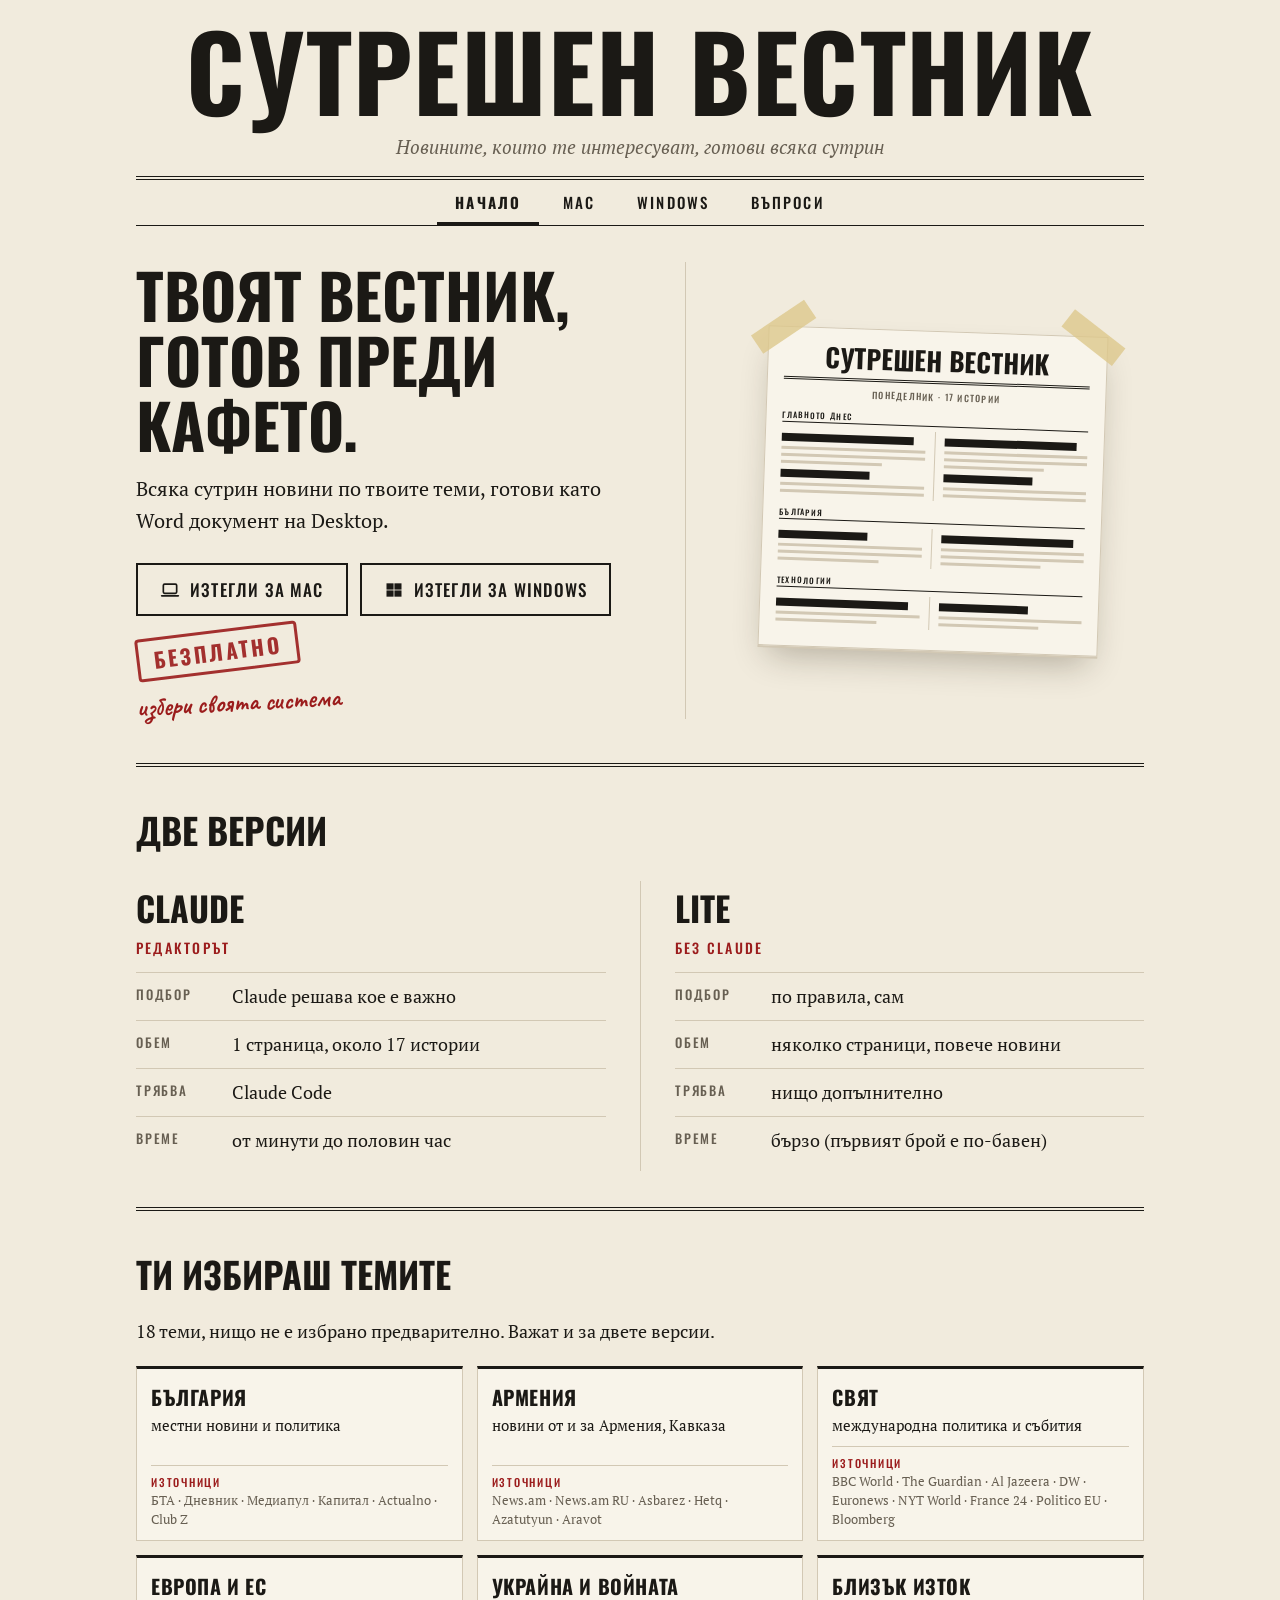
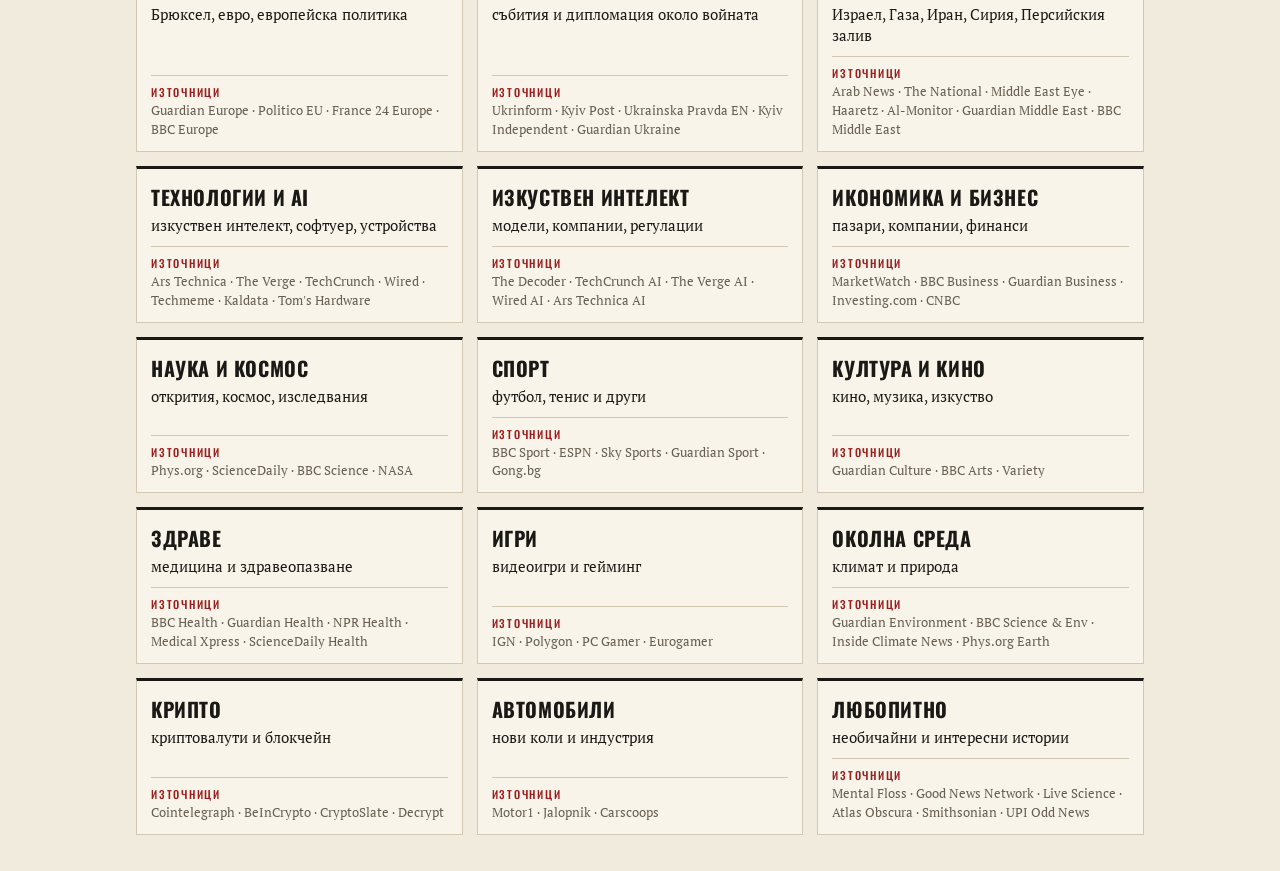
==== docs/index.html @ a83db82c "Compare versions side by side and show topics as source cards Co-Authored-By: Claude Sonnet 5.5 <nor" ====
<!doctype html>
<html lang="bg">
<head>
<meta charset="utf-8">
<meta name="viewport" content="width=device-width, initial-scale=1">
<title>Сутрешен вестник</title>
<meta name="description" content="Всяка сутрин новини по твоите теми, готови като Word документ на Desktop. За Mac и Windows, безплатно.">
<link rel="preconnect" href="https://fonts.googleapis.com">
<link rel="preconnect" href="https://fonts.gstatic.com" crossorigin>
<link href="https://fonts.googleapis.com/css2?family=Caveat:wght@700&family=Oswald:wght@500;700&family=PT+Serif:ital,wght@0,400;0,700;1,400&display=swap" rel="stylesheet">
<link rel="stylesheet" href="style.css">
<script src="site.js" defer></script>
</head>
<body>
<a class="skip" href="#main">Към съдържанието</a>
<div class="wrap">

  <header class="masthead">
    <a class="name" href="index.html">Сутрешен вестник</a>
    <p>Новините, които те интересуват, готови всяка сутрин</p>
  </header>
  <nav class="tabs" aria-label="Страници">
    <a href="index.html" aria-current="page">Начало</a>
    <a href="mac.html">Mac</a>
    <a href="windows.html">Windows</a>
    <a href="vaprosi.html">Въпроси</a>
  </nav>

  <main id="main" class="front">
    <div class="lead">
      <h1>Твоят вестник, готов преди кафето.</h1>
      <p class="sub">Всяка сутрин новини по твоите теми, готови като Word документ на Desktop.</p>

      <div class="actions">
        <div class="buttons" id="buttons">
          <a class="btn" id="btn-mac" href="https://github.com/sako4018/newspaper/releases/latest/download/Sutreshen-Vestnik.zip">
            <svg viewBox="0 0 24 24" fill="none" stroke="currentColor" stroke-width="2" stroke-linecap="round" stroke-linejoin="round" aria-hidden="true"><rect x="4" y="5" width="16" height="11" rx="1.500"/><path d="M2 19h20"/></svg>
            Изтегли за Mac
          </a>
          <a class="btn" id="btn-win" href="https://github.com/sako4018/newspaper/releases/latest/download/Sutreshen-Vestnik-Setup.exe">
            <svg viewBox="0 0 24 24" fill="currentColor" aria-hidden="true"><rect x="3" y="4" width="8.500" height="7.500"/><rect x="12.500" y="4" width="8.500" height="7.500"/><rect x="3" y="12.500" width="8.500" height="7.500"/><rect x="12.500" y="12.500" width="8.500" height="7.500"/></svg>
            Изтегли за Windows
          </a>
        </div>
        <span class="stamp" aria-hidden="true">Безплатно</span>
      </div>
      <p class="hint" aria-hidden="true"><span class="note">избери своята система</span></p>
    </div>

    <div class="showcase" aria-hidden="true">
      <div class="paper">
        <div class="m-title">Сутрешен вестник</div>
        <div class="m-date">Понеделник · 17 истории</div>
        <div class="m-label">Главното днес</div>
        <div class="m-cols">
          <div><div class="m-head"></div><div class="m-line"></div><div class="m-line"></div><div class="m-line s"></div><div class="m-head s"></div><div class="m-line"></div><div class="m-line"></div></div>
          <div><div class="m-head"></div><div class="m-line"></div><div class="m-line"></div><div class="m-line s"></div><div class="m-head s"></div><div class="m-line"></div><div class="m-line"></div></div>
        </div>
        <div class="m-label">България</div>
        <div class="m-cols">
          <div><div class="m-head s"></div><div class="m-line"></div><div class="m-line"></div><div class="m-line s"></div></div>
          <div><div class="m-head"></div><div class="m-line"></div><div class="m-line"></div><div class="m-line s"></div></div>
        </div>
        <div class="m-label">Технологии</div>
        <div class="m-cols">
          <div><div class="m-head"></div><div class="m-line"></div><div class="m-line s"></div></div>
          <div><div class="m-head s"></div><div class="m-line"></div><div class="m-line s"></div></div>
        </div>
      </div>
    </div>
  </main>

  <section class="versions" aria-labelledby="v-h">
    <h2 id="v-h" class="section-title">Две версии</h2>
    <div class="cols">
      <article class="card">
        <h3>Claude</h3>
        <p class="tag">Редакторът</p>
        <dl>
          <div><dt>Подбор</dt><dd>Claude решава кое е важно</dd></div>
          <div><dt>Обем</dt><dd>1 страница, около 17 истории</dd></div>
          <div><dt>Трябва</dt><dd>Claude Code</dd></div>
          <div><dt>Време</dt><dd>от минути до половин час</dd></div>
        </dl>
      </article>
      <article class="card">
        <h3>Lite</h3>
        <p class="tag">Без Claude</p>
        <dl>
          <div><dt>Подбор</dt><dd>по правила, сам</dd></div>
          <div><dt>Обем</dt><dd>няколко страници, повече новини</dd></div>
          <div><dt>Трябва</dt><dd>нищо допълнително</dd></div>
          <div><dt>Време</dt><dd>бързо (първият брой е по-бавен)</dd></div>
        </dl>
      </article>
    </div>
  </section>

  <section class="topics" aria-labelledby="t-h">
    <h2 id="t-h" class="section-title">Ти избираш темите</h2>
    <p class="lede">18 теми, нищо не е избрано предварително. Важат и за двете версии.</p>
    <ul class="tgrid">
        <li class="tcard">
          <h3>България</h3>
          <p class="about">местни новини и политика</p>
          <p class="src"><b>Източници</b> БТА · Дневник · Медиапул · Капитал · Actualno · Club Z</p>
        </li>
        <li class="tcard">
          <h3>Армения</h3>
          <p class="about">новини от и за Армения, Кавказа</p>
          <p class="src"><b>Източници</b> News.am · News.am RU · Asbarez · Hetq · Azatutyun · Aravot</p>
        </li>
        <li class="tcard">
          <h3>Свят</h3>
          <p class="about">международна политика и събития</p>
          <p class="src"><b>Източници</b> BBC World · The Guardian · Al Jazeera · DW · Euronews · NYT World · France 24 · Politico EU · Bloomberg</p>
        </li>
        <li class="tcard">
          <h3>Европа и ЕС</h3>
          <p class="about">Брюксел, евро, европейска политика</p>
          <p class="src"><b>Източници</b> Guardian Europe · Politico EU · France 24 Europe · BBC Europe</p>
        </li>
        <li class="tcard">
          <h3>Украйна и войната</h3>
          <p class="about">събития и дипломация около войната</p>
          <p class="src"><b>Източници</b> Ukrinform · Kyiv Post · Ukrainska Pravda EN · Kyiv Independent · Guardian Ukraine</p>
        </li>
        <li class="tcard">
          <h3>Близък изток</h3>
          <p class="about">Израел, Газа, Иран, Сирия, Персийския залив</p>
          <p class="src"><b>Източници</b> Arab News · The National · Middle East Eye · Haaretz · Al-Monitor · Guardian Middle East · BBC Middle East</p>
        </li>
        <li class="tcard">
          <h3>Технологии и AI</h3>
          <p class="about">изкуствен интелект, софтуер, устройства</p>
          <p class="src"><b>Източници</b> Ars Technica · The Verge · TechCrunch · Wired · Techmeme · Kaldata · Tom&#x27;s Hardware</p>
        </li>
        <li class="tcard">
          <h3>Изкуствен интелект</h3>
          <p class="about">модели, компании, регулации</p>
          <p class="src"><b>Източници</b> The Decoder · TechCrunch AI · The Verge AI · Wired AI · Ars Technica AI</p>
        </li>
        <li class="tcard">
          <h3>Икономика и бизнес</h3>
          <p class="about">пазари, компании, финанси</p>
          <p class="src"><b>Източници</b> MarketWatch · BBC Business · Guardian Business · Investing.com · CNBC</p>
        </li>
        <li class="tcard">
          <h3>Наука и космос</h3>
          <p class="about">открития, космос, изследвания</p>
          <p class="src"><b>Източници</b> Phys.org · ScienceDaily · BBC Science · NASA</p>
        </li>
        <li class="tcard">
          <h3>Спорт</h3>
          <p class="about">футбол, тенис и други</p>
          <p class="src"><b>Източници</b> BBC Sport · ESPN · Sky Sports · Guardian Sport · Gong.bg</p>
        </li>
        <li class="tcard">
          <h3>Култура и кино</h3>
          <p class="about">кино, музика, изкуство</p>
          <p class="src"><b>Източници</b> Guardian Culture · BBC Arts · Variety</p>
        </li>
        <li class="tcard">
          <h3>Здраве</h3>
          <p class="about">медицина и здравеопазване</p>
          <p class="src"><b>Източници</b> BBC Health · Guardian Health · NPR Health · Medical Xpress · ScienceDaily Health</p>
        </li>
        <li class="tcard">
          <h3>Игри</h3>
          <p class="about">видеоигри и гейминг</p>
          <p class="src"><b>Източници</b> IGN · Polygon · PC Gamer · Eurogamer</p>
        </li>
        <li class="tcard">
          <h3>Околна среда</h3>
          <p class="about">климат и природа</p>
          <p class="src"><b>Източници</b> Guardian Environment · BBC Science &amp; Env · Inside Climate News · Phys.org Earth</p>
        </li>
        <li class="tcard">
          <h3>Крипто</h3>
          <p class="about">криптовалути и блокчейн</p>
          <p class="src"><b>Източници</b> Cointelegraph · BeInCrypto · CryptoSlate · Decrypt</p>
        </li>
        <li class="tcard">
          <h3>Автомобили</h3>
          <p class="about">нови коли и индустрия</p>
          <p class="src"><b>Източници</b> Motor1 · Jalopnik · Carscoops</p>
        </li>
        <li class="tcard">
          <h3>Любопитно</h3>
          <p class="about">необичайни и интересни истории</p>
          <p class="src"><b>Източници</b> Mental Floss · Good News Network · Live Science · Atlas Obscura · Smithsonian · UPI Odd News</p>
        </li>
    </ul>
  </section>

</div>
</body>
</html>
---- docs/style.css ----
/* Сутрешен вестник: стил на сайта за сваляне. Принципите са в STYLE.md. */

:root {
  --paper: #f1ebdd;
  --sheet: #f8f4ea;
  --ink: #1b1915;
  --muted: #675f52;
  --soft: #d2c8b4;
  --accent: #9b1c1c;
  --accent-ink: #ffffff;
  --tape: rgba(222, 201, 140, .8);
  --shadow: rgba(40, 30, 10, .3);
  --display: "Oswald", "Arial Narrow", Impact, sans-serif;
  --text: "PT Serif", Georgia, "Times New Roman", serif;
  --hand: "Caveat", "Segoe Script", cursive;
  color-scheme: light;
}
@media (prefers-color-scheme: dark) {
  :root:not([data-theme="light"]) {
    --paper: #141311;
    --sheet: #1d1b18;
    --ink: #ece6d8;
    --muted: #a69c8a;
    --soft: #3a352c;
    --accent: #e0645c;
    --accent-ink: #1a0b0a;
    --tape: rgba(170, 140, 80, .55);
    --shadow: rgba(0, 0, 0, .6);
    color-scheme: dark;
  }
}
:root[data-theme="dark"] {
  --paper: #141311;
  --sheet: #1d1b18;
  --ink: #ece6d8;
  --muted: #a69c8a;
  --soft: #3a352c;
  --accent: #e0645c;
  --accent-ink: #1a0b0a;
  --tape: rgba(170, 140, 80, .55);
  --shadow: rgba(0, 0, 0, .6);
  color-scheme: dark;
}

* { box-sizing: border-box; }
html { scroll-behavior: smooth; }
body {
  margin: 0;
  background: var(--paper);
  color: var(--ink);
  font: 18px/1.6 var(--text);
  -webkit-font-smoothing: antialiased;
}
a { color: var(--accent); }
:focus-visible { outline: 3px solid var(--accent); outline-offset: 3px; }
.wrap { max-width: 1040px; margin: 0 auto; padding: 0 16px; }
.skip { position: absolute; left: -999px; top: 8px; background: var(--ink); color: var(--paper); padding: 8px 14px; z-index: 10; }
.skip:focus { left: 8px; }

/* ---------- Горна част: име, раздели ---------- */
.masthead { text-align: center; padding: 20px 0 14px; border-bottom: 4px double var(--ink); }
.masthead .name {
  display: inline-block; color: var(--ink); text-decoration: none;
  font: 700 clamp(44px, 11vw, 104px)/.95 var(--display); text-transform: uppercase; letter-spacing: .015em;
}
.masthead p { margin: 8px 0 0; font-style: italic; color: var(--muted); font-size: clamp(15px, 2.4vw, 19px); }
.tabs { display: flex; justify-content: center; flex-wrap: wrap; gap: 0 6px; border-bottom: 1px solid var(--ink); }
.tabs a {
  padding: 11px 18px 9px; color: var(--ink); text-decoration: none; border-bottom: 3px solid transparent;
  font: 500 15px var(--display); letter-spacing: .14em; text-transform: uppercase;
}
.tabs a:hover { border-bottom-color: var(--soft); }
.tabs a[aria-current="page"] { font-weight: 700; border-bottom-color: var(--ink); }

/* ---------- Заглавия и бутони ---------- */
h1, h2, h3 { font-family: var(--display); font-weight: 700; margin: 0; }
h1 { text-transform: uppercase; line-height: 1.05; }
.btn {
  display: inline-flex; align-items: center; gap: 10px; text-decoration: none; color: var(--ink); background: transparent;
  border: 2px solid var(--ink); padding: 12px 22px;
  font: 500 17px var(--display); letter-spacing: .07em; text-transform: uppercase;
  transition: transform .12s ease, box-shadow .12s ease;
}
.btn svg { width: 20px; height: 20px; flex: none; }
.btn:hover { transform: translate(-2px, -2px); box-shadow: 4px 4px 0 var(--ink); }
.btn.primary { background: var(--accent); border-color: var(--accent); color: var(--accent-ink); }

/* ---------- Ръчни детайли (само тези три) ---------- */
.stamp {
  display: inline-block; border: 3px solid var(--accent); color: var(--accent); border-radius: 4px;
  font: 700 21px var(--display); letter-spacing: .13em; text-transform: uppercase; padding: 3px 14px; transform: rotate(-7deg); opacity: .9;
}
.note { display: inline-block; font: 700 26px/1.1 var(--hand); color: var(--accent); transform: rotate(-3deg); }
.paper {
  position: relative; width: min(100%, 340px); background: var(--sheet); border: 1px solid var(--soft);
  padding: 16px 16px 20px; transform: rotate(2deg);
  box-shadow: 0 2px 0 var(--soft), 0 18px 34px -10px var(--shadow);
}
.paper::before, .paper::after {
  content: ""; position: absolute; top: -11px; width: 64px; height: 22px; background: var(--tape);
}
.paper::before { left: -18px; transform: rotate(-36deg); }
.paper::after { right: -18px; transform: rotate(36deg); }
.m-title { font: 700 26px/1 var(--display); text-transform: uppercase; text-align: center; border-bottom: 3px double var(--ink); padding-bottom: 7px; }
.m-date { text-align: center; font: 500 9px var(--display); letter-spacing: .14em; text-transform: uppercase; color: var(--muted); margin: 6px 0 8px; }
.m-label { font: 500 8px var(--display); letter-spacing: .16em; text-transform: uppercase; border-bottom: 1px solid var(--ink); margin: 9px 0 5px; padding-bottom: 1px; }
.m-cols { display: grid; grid-template-columns: 1fr 1fr; }
.m-cols > div { padding-right: 9px; }
.m-cols > div + div { padding: 0 0 0 9px; border-left: 1px solid var(--soft); }
.m-head { height: 8px; background: var(--ink); margin: 6px 0 5px; width: 92%; }
.m-head.s { width: 62%; }
.m-line { height: 3px; background: var(--soft); margin: 4px 0; }
.m-line.s { width: 70%; }

/* ---------- Начало ---------- */
.front { display: grid; grid-template-columns: 1.2fr 1fr; gap: 0; padding: 36px 0 44px; }
.lead { padding-right: 36px; border-right: 1px solid var(--soft); }
.lead h1 { font-size: clamp(34px, 6vw, 62px); margin: 0 0 16px; }
.lead .sub { font-size: 20px; margin: 0 0 26px; max-width: 30em; }
.actions { display: flex; flex-wrap: wrap; align-items: center; gap: 14px 22px; }
.buttons { display: flex; flex-wrap: wrap; gap: 12px; }
.hint { margin: 16px 0 0; min-height: 1.2em; }
.showcase { padding-left: 36px; display: flex; align-items: center; justify-content: center; }

/* ---------- Версии и теми (начало) ---------- */
.versions, .topics { border-top: 4px double var(--ink); padding: 34px 0 10px; }
.section-title { font-size: clamp(26px, 4vw, 36px); text-transform: uppercase; margin: 0 0 22px; }
.cols { display: grid; grid-template-columns: 1fr 1fr; }
.card { padding: 0 34px 8px 0; }
.card + .card { padding: 0 0 8px 34px; border-left: 1px solid var(--soft); }
.card h3 { font-size: 34px; text-transform: uppercase; }
.card .tag { margin: 2px 0 14px; font: 500 14px var(--display); letter-spacing: .16em; text-transform: uppercase; color: var(--accent); }
.card dl { margin: 0; }
.card dl > div { display: grid; grid-template-columns: 84px 1fr; gap: 12px; padding: 9px 0; border-top: 1px solid var(--soft); }
.card dt { font: 500 13px/1.9 var(--display); letter-spacing: .14em; text-transform: uppercase; color: var(--muted); }
.card dd { margin: 0; }
.topics { margin-top: 26px; padding-bottom: 36px; }
.lede { margin: -8px 0 20px; max-width: 40em; }
.tgrid { list-style: none; margin: 0; padding: 0; display: grid; grid-template-columns: repeat(3, 1fr); gap: 14px; }
.tcard { display: flex; flex-direction: column; background: var(--sheet); border: 1px solid var(--soft); border-top: 3px solid var(--ink); padding: 12px 14px 12px; transition: transform .12s ease, box-shadow .12s ease; }
.tcard:hover { transform: translate(-2px, -2px); box-shadow: 3px 3px 0 var(--ink); }
.tcard h3 { font-size: 20px; text-transform: uppercase; letter-spacing: .03em; }
.tcard .about { margin: 2px 0 10px; font-size: 15px; line-height: 1.4; }
.tcard .src { margin: auto 0 0; padding-top: 8px; border-top: 1px solid var(--soft); font-size: 13px; line-height: 1.45; color: var(--muted); }
.tcard .src b { display: block; font: 500 11px var(--display); letter-spacing: .16em; text-transform: uppercase; color: var(--accent); margin-bottom: 1px; }

/* ---------- Страници с инсталиране и въпроси ---------- */
.page { max-width: 720px; margin: 0 auto; padding: 36px 0 24px; }
.page h1 { font-size: clamp(30px, 5vw, 46px); margin: 0 0 10px; }
.page .sub { margin: 0 0 22px; color: var(--muted); }
ol.steps { margin: 28px 0 0; padding: 0; list-style: none; counter-reset: s; }
ol.steps li { counter-increment: s; position: relative; padding: 0 0 0 52px; margin: 0 0 18px; }
ol.steps li::before {
  content: counter(s); position: absolute; left: 0; top: -2px; width: 36px; height: 36px; border: 2px solid var(--ink);
  display: grid; place-items: center; font: 700 19px var(--display);
}
.warn { margin-top: 34px; border: 2px solid var(--ink); background: var(--sheet); padding: 18px 20px 6px; }
.warn h2 { font-size: 15px; letter-spacing: .16em; text-transform: uppercase; margin: 0 0 4px; }
.warn ol.steps { margin-top: 14px; }
.warn ol.steps li { padding-left: 44px; margin-bottom: 14px; }
.warn ol.steps li::before { width: 30px; height: 30px; font-size: 16px; }
.aside { margin: 18px 0 0; text-align: right; }
.more { margin: 34px 0 0; padding-top: 14px; border-top: 1px solid var(--soft); font: 500 15px var(--display); letter-spacing: .12em; text-transform: uppercase; }
.more a { margin-right: 22px; }

.faq { margin: 26px 0 0; }
.faq h2 { font-size: 22px; margin: 28px 0 4px; }
.faq p { margin: 0; }

code { font: .85em ui-monospace, Menlo, Consolas, monospace; background: var(--sheet); border: 1px solid var(--soft); padding: 1px 6px; border-radius: 3px; overflow-wrap: anywhere; }


/* ---------- Телефон ---------- */
@media (max-width: 820px) {
  .front { grid-template-columns: 1fr; padding-top: 28px; }
  .lead { padding-right: 0; border-right: 0; padding-bottom: 38px; border-bottom: 1px solid var(--soft); }
  .showcase { padding: 42px 26px 8px; }
  .cols { grid-template-columns: 1fr; }
  .card { padding: 0 0 22px; }
  .card + .card { padding: 22px 0 8px; border-left: 0; border-top: 4px double var(--ink); }
  .tgrid { grid-template-columns: 1fr 1fr; }
  .btn { width: 100%; justify-content: center; }
  .buttons { width: 100%; }
  .tabs a { padding: 10px 11px 8px; font-size: 14px; letter-spacing: .1em; }
}
@media (max-width: 520px) {
  .tgrid { grid-template-columns: 1fr; }
}
@media (prefers-reduced-motion: reduce) {
  html { scroll-behavior: auto; }
  .btn, .tcard { transition: none; }
}
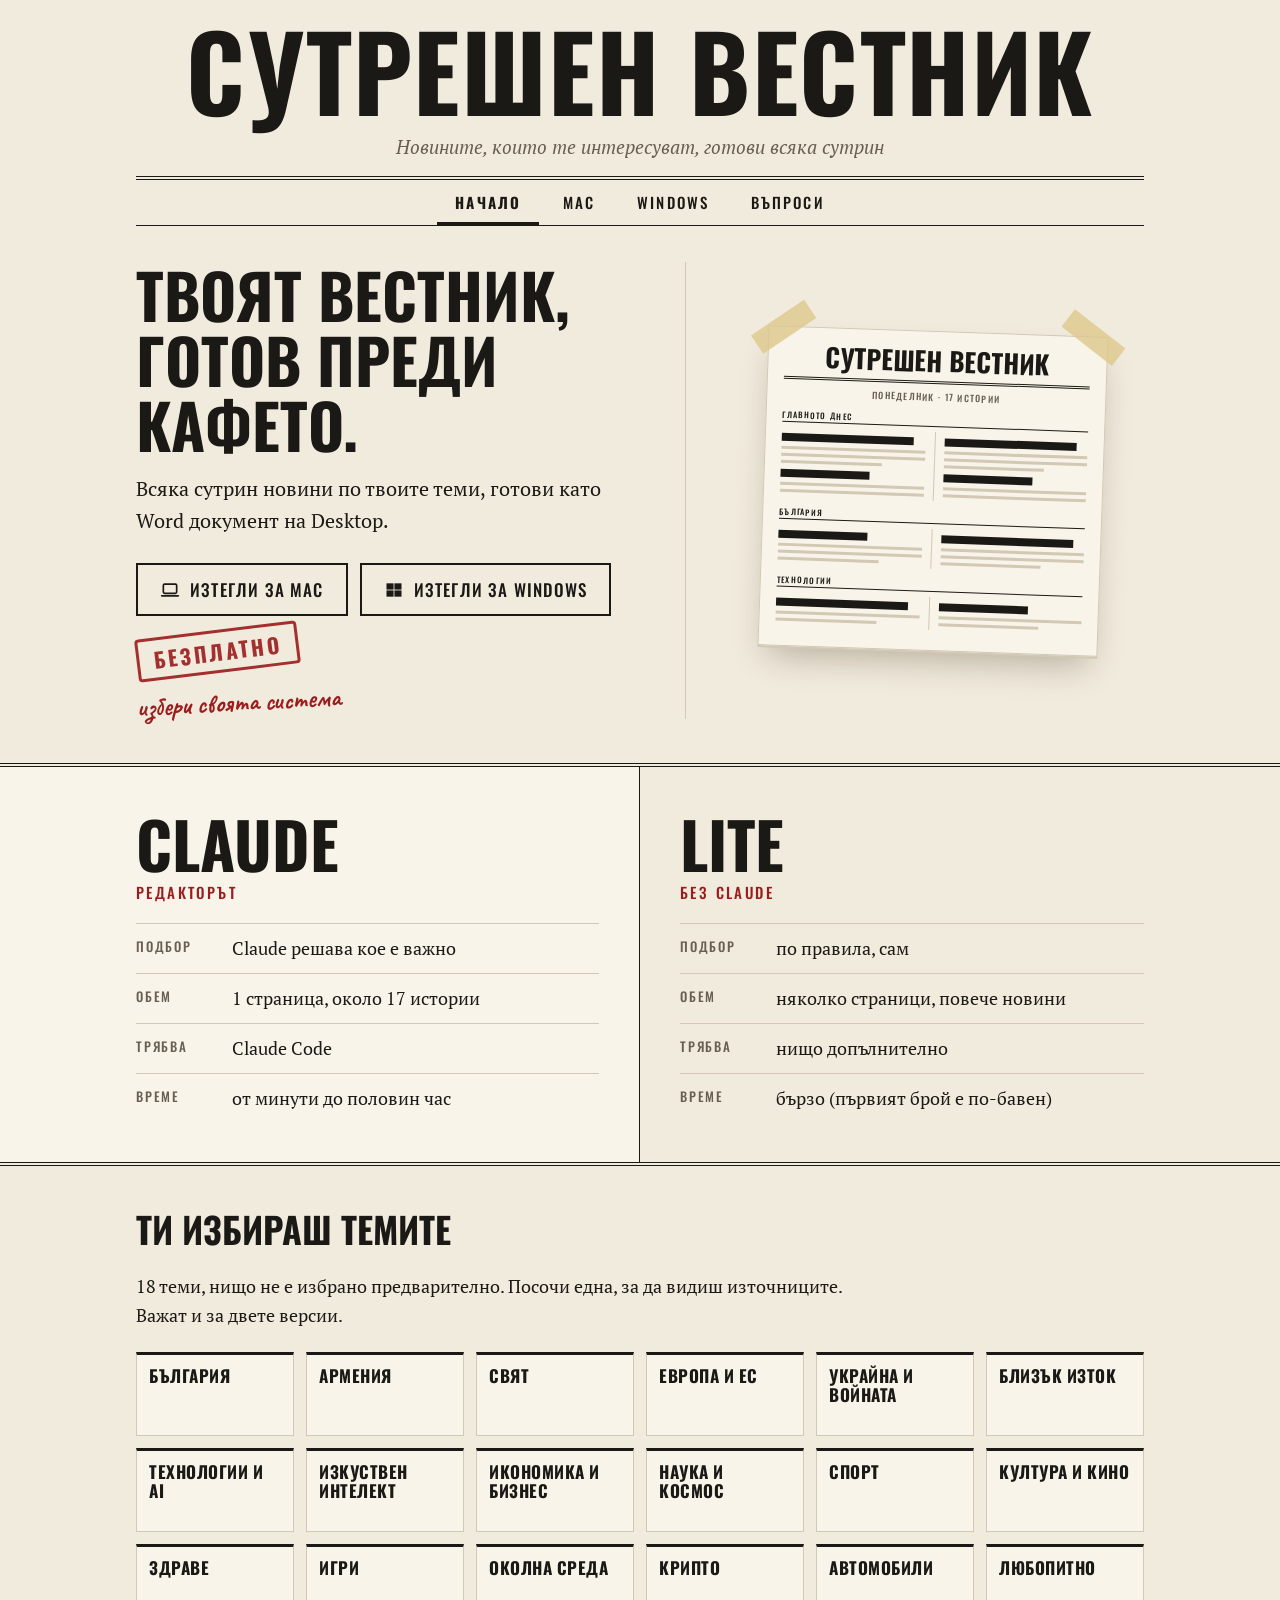
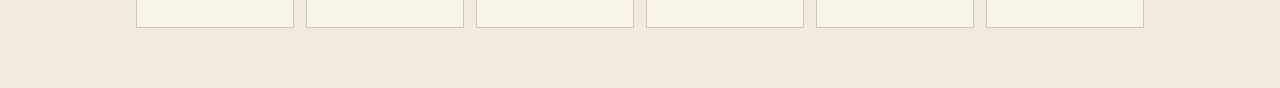
==== commit 63f84134: "Split versions across the screen and show topic sources on hover Co-Authored-By: Claude Sonnet 5.5 <" ====
--- a/docs/index.html
+++ b/docs/index.html
@@ -70,10 +70,12 @@
     </div>
   </main>
 
+  </div>
+
   <section class="versions" aria-labelledby="v-h">
-    <h2 id="v-h" class="section-title">Две версии</h2>
-    <div class="cols">
-      <article class="card">
+    <h2 id="v-h" class="sr-only">Две версии</h2>
+    <div class="side claude">
+      <div class="inner">
         <h3>Claude</h3>
         <p class="tag">Редакторът</p>
         <dl>
@@ -82,8 +84,10 @@
           <div><dt>Трябва</dt><dd>Claude Code</dd></div>
           <div><dt>Време</dt><dd>от минути до половин час</dd></div>
         </dl>
-      </article>
-      <article class="card">
+      </div>
+    </div>
+    <div class="side lite">
+      <div class="inner">
         <h3>Lite</h3>
         <p class="tag">Без Claude</p>
         <dl>
@@ -92,103 +96,140 @@
           <div><dt>Трябва</dt><dd>нищо допълнително</dd></div>
           <div><dt>Време</dt><dd>бързо (първият брой е по-бавен)</dd></div>
         </dl>
-      </article>
+      </div>
     </div>
   </section>
 
+  <div class="wrap">
   <section class="topics" aria-labelledby="t-h">
     <h2 id="t-h" class="section-title">Ти избираш темите</h2>
-    <p class="lede">18 теми, нищо не е избрано предварително. Важат и за двете версии.</p>
+    <p class="lede">18 теми, нищо не е избрано предварително. Посочи една, за да видиш източниците. Важат и за двете версии.</p>
     <ul class="tgrid">
-        <li class="tcard">
-          <h3>България</h3>
-          <p class="about">местни новини и политика</p>
-          <p class="src"><b>Източници</b> БТА · Дневник · Медиапул · Капитал · Actualno · Club Z</p>
-        </li>
-        <li class="tcard">
-          <h3>Армения</h3>
-          <p class="about">новини от и за Армения, Кавказа</p>
-          <p class="src"><b>Източници</b> News.am · News.am RU · Asbarez · Hetq · Azatutyun · Aravot</p>
-        </li>
-        <li class="tcard">
-          <h3>Свят</h3>
-          <p class="about">международна политика и събития</p>
-          <p class="src"><b>Източници</b> BBC World · The Guardian · Al Jazeera · DW · Euronews · NYT World · France 24 · Politico EU · Bloomberg</p>
-        </li>
-        <li class="tcard">
-          <h3>Европа и ЕС</h3>
-          <p class="about">Брюксел, евро, европейска политика</p>
-          <p class="src"><b>Източници</b> Guardian Europe · Politico EU · France 24 Europe · BBC Europe</p>
-        </li>
-        <li class="tcard">
-          <h3>Украйна и войната</h3>
-          <p class="about">събития и дипломация около войната</p>
-          <p class="src"><b>Източници</b> Ukrinform · Kyiv Post · Ukrainska Pravda EN · Kyiv Independent · Guardian Ukraine</p>
-        </li>
-        <li class="tcard">
-          <h3>Близък изток</h3>
-          <p class="about">Израел, Газа, Иран, Сирия, Персийския залив</p>
-          <p class="src"><b>Източници</b> Arab News · The National · Middle East Eye · Haaretz · Al-Monitor · Guardian Middle East · BBC Middle East</p>
-        </li>
-        <li class="tcard">
-          <h3>Технологии и AI</h3>
-          <p class="about">изкуствен интелект, софтуер, устройства</p>
-          <p class="src"><b>Източници</b> Ars Technica · The Verge · TechCrunch · Wired · Techmeme · Kaldata · Tom&#x27;s Hardware</p>
-        </li>
-        <li class="tcard">
-          <h3>Изкуствен интелект</h3>
-          <p class="about">модели, компании, регулации</p>
-          <p class="src"><b>Източници</b> The Decoder · TechCrunch AI · The Verge AI · Wired AI · Ars Technica AI</p>
-        </li>
-        <li class="tcard">
-          <h3>Икономика и бизнес</h3>
-          <p class="about">пазари, компании, финанси</p>
-          <p class="src"><b>Източници</b> MarketWatch · BBC Business · Guardian Business · Investing.com · CNBC</p>
-        </li>
-        <li class="tcard">
-          <h3>Наука и космос</h3>
-          <p class="about">открития, космос, изследвания</p>
-          <p class="src"><b>Източници</b> Phys.org · ScienceDaily · BBC Science · NASA</p>
-        </li>
-        <li class="tcard">
-          <h3>Спорт</h3>
-          <p class="about">футбол, тенис и други</p>
-          <p class="src"><b>Източници</b> BBC Sport · ESPN · Sky Sports · Guardian Sport · Gong.bg</p>
-        </li>
-        <li class="tcard">
-          <h3>Култура и кино</h3>
-          <p class="about">кино, музика, изкуство</p>
-          <p class="src"><b>Източници</b> Guardian Culture · BBC Arts · Variety</p>
-        </li>
-        <li class="tcard">
-          <h3>Здраве</h3>
-          <p class="about">медицина и здравеопазване</p>
-          <p class="src"><b>Източници</b> BBC Health · Guardian Health · NPR Health · Medical Xpress · ScienceDaily Health</p>
-        </li>
-        <li class="tcard">
-          <h3>Игри</h3>
-          <p class="about">видеоигри и гейминг</p>
-          <p class="src"><b>Източници</b> IGN · Polygon · PC Gamer · Eurogamer</p>
-        </li>
-        <li class="tcard">
-          <h3>Околна среда</h3>
-          <p class="about">климат и природа</p>
-          <p class="src"><b>Източници</b> Guardian Environment · BBC Science &amp; Env · Inside Climate News · Phys.org Earth</p>
-        </li>
-        <li class="tcard">
-          <h3>Крипто</h3>
-          <p class="about">криптовалути и блокчейн</p>
-          <p class="src"><b>Източници</b> Cointelegraph · BeInCrypto · CryptoSlate · Decrypt</p>
-        </li>
-        <li class="tcard">
-          <h3>Автомобили</h3>
-          <p class="about">нови коли и индустрия</p>
-          <p class="src"><b>Източници</b> Motor1 · Jalopnik · Carscoops</p>
-        </li>
-        <li class="tcard">
-          <h3>Любопитно</h3>
-          <p class="about">необичайни и интересни истории</p>
-          <p class="src"><b>Източници</b> Mental Floss · Good News Network · Live Science · Atlas Obscura · Smithsonian · UPI Odd News</p>
+        <li class="tcard" tabindex="0">
+          <div class="pop">
+            <h3>България</h3>
+            <p class="about">местни новини и политика</p>
+            <p class="src"><b>Източници</b>БТА · Дневник · Медиапул · Капитал · Actualno · Club Z</p>
+          </div>
+        </li>
+        <li class="tcard" tabindex="0">
+          <div class="pop">
+            <h3>Армения</h3>
+            <p class="about">новини от и за Армения, Кавказа</p>
+            <p class="src"><b>Източници</b>News.am · News.am RU · Asbarez · Hetq · Azatutyun · Aravot</p>
+          </div>
+        </li>
+        <li class="tcard" tabindex="0">
+          <div class="pop">
+            <h3>Свят</h3>
+            <p class="about">международна политика и събития</p>
+            <p class="src"><b>Източници</b>BBC World · The Guardian · Al Jazeera · DW · Euronews · NYT World · France 24 · Politico EU · Bloomberg</p>
+          </div>
+        </li>
+        <li class="tcard" tabindex="0">
+          <div class="pop">
+            <h3>Европа и ЕС</h3>
+            <p class="about">Брюксел, евро, европейска политика</p>
+            <p class="src"><b>Източници</b>Guardian Europe · Politico EU · France 24 Europe · BBC Europe</p>
+          </div>
+        </li>
+        <li class="tcard" tabindex="0">
+          <div class="pop">
+            <h3>Украйна и войната</h3>
+            <p class="about">събития и дипломация около войната</p>
+            <p class="src"><b>Източници</b>Ukrinform · Kyiv Post · Ukrainska Pravda EN · Kyiv Independent · Guardian Ukraine</p>
+          </div>
+        </li>
+        <li class="tcard" tabindex="0">
+          <div class="pop">
+            <h3>Близък изток</h3>
+            <p class="about">Израел, Газа, Иран, Сирия, Персийския залив</p>
+            <p class="src"><b>Източници</b>Arab News · The National · Middle East Eye · Haaretz · Al-Monitor · Guardian Middle East · BBC Middle East</p>
+          </div>
+        </li>
+        <li class="tcard" tabindex="0">
+          <div class="pop">
+            <h3>Технологии и AI</h3>
+            <p class="about">изкуствен интелект, софтуер, устройства</p>
+            <p class="src"><b>Източници</b>Ars Technica · The Verge · TechCrunch · Wired · Techmeme · Kaldata · Tom&#x27;s Hardware</p>
+          </div>
+        </li>
+        <li class="tcard" tabindex="0">
+          <div class="pop">
+            <h3>Изкуствен интелект</h3>
+            <p class="about">модели, компании, регулации</p>
+            <p class="src"><b>Източници</b>The Decoder · TechCrunch AI · The Verge AI · Wired AI · Ars Technica AI</p>
+          </div>
+        </li>
+        <li class="tcard" tabindex="0">
+          <div class="pop">
+            <h3>Икономика и бизнес</h3>
+            <p class="about">пазари, компании, финанси</p>
+            <p class="src"><b>Източници</b>MarketWatch · BBC Business · Guardian Business · Investing.com · CNBC</p>
+          </div>
+        </li>
+        <li class="tcard" tabindex="0">
+          <div class="pop">
+            <h3>Наука и космос</h3>
+            <p class="about">открития, космос, изследвания</p>
+            <p class="src"><b>Източници</b>Phys.org · ScienceDaily · BBC Science · NASA</p>
+          </div>
+        </li>
+        <li class="tcard" tabindex="0">
+          <div class="pop">
+            <h3>Спорт</h3>
+            <p class="about">футбол, тенис и други</p>
+            <p class="src"><b>Източници</b>BBC Sport · ESPN · Sky Sports · Guardian Sport · Gong.bg</p>
+          </div>
+        </li>
+        <li class="tcard" tabindex="0">
+          <div class="pop">
+            <h3>Култура и кино</h3>
+            <p class="about">кино, музика, изкуство</p>
+            <p class="src"><b>Източници</b>Guardian Culture · BBC Arts · Variety</p>
+          </div>
+        </li>
+        <li class="tcard" tabindex="0">
+          <div class="pop">
+            <h3>Здраве</h3>
+            <p class="about">медицина и здравеопазване</p>
+            <p class="src"><b>Източници</b>BBC Health · Guardian Health · NPR Health · Medical Xpress · ScienceDaily Health</p>
+          </div>
+        </li>
+        <li class="tcard" tabindex="0">
+          <div class="pop">
+            <h3>Игри</h3>
+            <p class="about">видеоигри и гейминг</p>
+            <p class="src"><b>Източници</b>IGN · Polygon · PC Gamer · Eurogamer</p>
+          </div>
+        </li>
+        <li class="tcard" tabindex="0">
+          <div class="pop">
+            <h3>Околна среда</h3>
+            <p class="about">климат и природа</p>
+            <p class="src"><b>Източници</b>Guardian Environment · BBC Science &amp; Env · Inside Climate News · Phys.org Earth</p>
+          </div>
+        </li>
+        <li class="tcard" tabindex="0">
+          <div class="pop">
+            <h3>Крипто</h3>
+            <p class="about">криптовалути и блокчейн</p>
+            <p class="src"><b>Източници</b>Cointelegraph · BeInCrypto · CryptoSlate · Decrypt</p>
+          </div>
+        </li>
+        <li class="tcard" tabindex="0">
+          <div class="pop">
+            <h3>Автомобили</h3>
+            <p class="about">нови коли и индустрия</p>
+            <p class="src"><b>Източници</b>Motor1 · Jalopnik · Carscoops</p>
+          </div>
+        </li>
+        <li class="tcard" tabindex="0">
+          <div class="pop">
+            <h3>Любопитно</h3>
+            <p class="about">необичайни и интересни истории</p>
+            <p class="src"><b>Източници</b>Mental Floss · Good News Network · Live Science · Atlas Obscura · Smithsonian · UPI Odd News</p>
+          </div>
         </li>
     </ul>
   </section>
--- a/docs/style.css
+++ b/docs/style.css
@@ -123,26 +123,39 @@
 .showcase { padding-left: 36px; display: flex; align-items: center; justify-content: center; }
 
 /* ---------- Версии и теми (начало) ---------- */
-.versions, .topics { border-top: 4px double var(--ink); padding: 34px 0 10px; }
+.sr-only { position: absolute; width: 1px; height: 1px; overflow: hidden; clip: rect(0 0 0 0); white-space: nowrap; }
+.versions { display: grid; grid-template-columns: 1fr 1fr; border-top: 4px double var(--ink); border-bottom: 4px double var(--ink); }
+.side { padding: 44px 40px 40px; }
+.side .inner { max-width: 500px; }
+.side.claude { background: var(--sheet); padding-left: max(16px, calc((100vw - 1040px) / 2 + 16px)); border-right: 1px solid var(--ink); }
+.side.lite { padding-right: max(16px, calc((100vw - 1040px) / 2 + 16px)); }
+.side h3 { font-size: clamp(40px, 6vw, 64px); line-height: 1; text-transform: uppercase; }
+.side .tag { margin: 6px 0 20px; font: 500 15px var(--display); letter-spacing: .16em; text-transform: uppercase; color: var(--accent); }
+.side dl { margin: 0; }
+.side dl > div { display: grid; grid-template-columns: 84px 1fr; gap: 12px; padding: 10px 0; border-top: 1px solid var(--soft); }
+.side dt { font: 500 13px/1.9 var(--display); letter-spacing: .14em; text-transform: uppercase; color: var(--muted); }
+.side dd { margin: 0; }
 .section-title { font-size: clamp(26px, 4vw, 36px); text-transform: uppercase; margin: 0 0 22px; }
-.cols { display: grid; grid-template-columns: 1fr 1fr; }
-.card { padding: 0 34px 8px 0; }
-.card + .card { padding: 0 0 8px 34px; border-left: 1px solid var(--soft); }
-.card h3 { font-size: 34px; text-transform: uppercase; }
-.card .tag { margin: 2px 0 14px; font: 500 14px var(--display); letter-spacing: .16em; text-transform: uppercase; color: var(--accent); }
-.card dl { margin: 0; }
-.card dl > div { display: grid; grid-template-columns: 84px 1fr; gap: 12px; padding: 9px 0; border-top: 1px solid var(--soft); }
-.card dt { font: 500 13px/1.9 var(--display); letter-spacing: .14em; text-transform: uppercase; color: var(--muted); }
-.card dd { margin: 0; }
-.topics { margin-top: 26px; padding-bottom: 36px; }
-.lede { margin: -8px 0 20px; max-width: 40em; }
-.tgrid { list-style: none; margin: 0; padding: 0; display: grid; grid-template-columns: repeat(3, 1fr); gap: 14px; }
-.tcard { display: flex; flex-direction: column; background: var(--sheet); border: 1px solid var(--soft); border-top: 3px solid var(--ink); padding: 12px 14px 12px; transition: transform .12s ease, box-shadow .12s ease; }
-.tcard:hover { transform: translate(-2px, -2px); box-shadow: 3px 3px 0 var(--ink); }
-.tcard h3 { font-size: 20px; text-transform: uppercase; letter-spacing: .03em; }
-.tcard .about { margin: 2px 0 10px; font-size: 15px; line-height: 1.4; }
-.tcard .src { margin: auto 0 0; padding-top: 8px; border-top: 1px solid var(--soft); font-size: 13px; line-height: 1.45; color: var(--muted); }
+.topics { padding: 34px 0 60px; }
+.lede { margin: -8px 0 22px; max-width: 40em; }
+.tgrid { list-style: none; margin: 0; padding: 0; display: grid; grid-template-columns: repeat(6, 1fr); gap: 12px; }
+.tcard { position: relative; height: 84px; outline: none; }
+.tcard .pop {
+  position: absolute; top: 0; left: 0; right: 0; min-height: 100%; background: var(--sheet);
+  border: 1px solid var(--soft); border-top: 3px solid var(--ink); padding: 11px 12px;
+  transform-origin: top center; transition: transform .18s ease, box-shadow .18s ease;
+}
+.tcard:nth-child(6n+1) .pop { transform-origin: top left; }
+.tcard:nth-child(6n) .pop { transform-origin: top right; }
+.tcard h3 { font-size: 17px; line-height: 1.15; text-transform: uppercase; letter-spacing: .03em; }
+.tcard .about, .tcard .src { display: none; }
+.tcard .about { margin: 4px 0 8px; font-size: 14px; line-height: 1.35; }
+.tcard .src { margin: 0; padding-top: 8px; border-top: 1px solid var(--soft); font-size: 13px; line-height: 1.45; color: var(--muted); }
 .tcard .src b { display: block; font: 500 11px var(--display); letter-spacing: .16em; text-transform: uppercase; color: var(--accent); margin-bottom: 1px; }
+.tcard:hover, .tcard:focus-within { z-index: 5; }
+.tcard:hover .pop, .tcard:focus-within .pop { transform: scale(1.1); box-shadow: 4px 4px 0 var(--ink); }
+.tcard:hover .about, .tcard:hover .src, .tcard:focus-within .about, .tcard:focus-within .src { display: block; }
+.tcard:focus-visible .pop { outline: 3px solid var(--accent); outline-offset: 2px; }
 
 /* ---------- Страници с инсталиране и въпроси ---------- */
 .page { max-width: 720px; margin: 0 auto; padding: 36px 0 24px; }
@@ -175,18 +188,35 @@
   .front { grid-template-columns: 1fr; padding-top: 28px; }
   .lead { padding-right: 0; border-right: 0; padding-bottom: 38px; border-bottom: 1px solid var(--soft); }
   .showcase { padding: 42px 26px 8px; }
-  .cols { grid-template-columns: 1fr; }
-  .card { padding: 0 0 22px; }
-  .card + .card { padding: 22px 0 8px; border-left: 0; border-top: 4px double var(--ink); }
-  .tgrid { grid-template-columns: 1fr 1fr; }
   .btn { width: 100%; justify-content: center; }
   .buttons { width: 100%; }
   .tabs a { padding: 10px 11px 8px; font-size: 14px; letter-spacing: .1em; }
 }
-@media (max-width: 520px) {
-  .tgrid { grid-template-columns: 1fr; }
-}
 @media (prefers-reduced-motion: reduce) {
   html { scroll-behavior: auto; }
   .btn, .tcard { transition: none; }
 }
+
+@media (max-width: 1000px) {
+  .tgrid { grid-template-columns: repeat(3, 1fr); }
+  .tcard:nth-child(6n+1) .pop, .tcard:nth-child(6n) .pop { transform-origin: top center; }
+  .tcard:nth-child(3n+1) .pop { transform-origin: top left; }
+  .tcard:nth-child(3n) .pop { transform-origin: top right; }
+}
+@media (max-width: 820px) {
+  .versions { grid-template-columns: 1fr; }
+  .side, .side.claude, .side.lite { padding: 34px 16px 30px; }
+  .side.claude { border-right: 0; border-bottom: 4px double var(--ink); }
+}
+@media (hover: none), (max-width: 520px) {
+  .tgrid { grid-template-columns: 1fr 1fr; }
+  .tcard { height: auto; }
+  .tcard .pop, .tcard:nth-child(n) .pop { position: static; height: 100%; transform: none !important; box-shadow: none !important; }
+  .tcard .about, .tcard .src { display: block; }
+}
+@media (max-width: 520px) {
+  .tgrid { grid-template-columns: 1fr; }
+}
+@media (prefers-reduced-motion: reduce) {
+  .tcard .pop { transition: none; }
+}
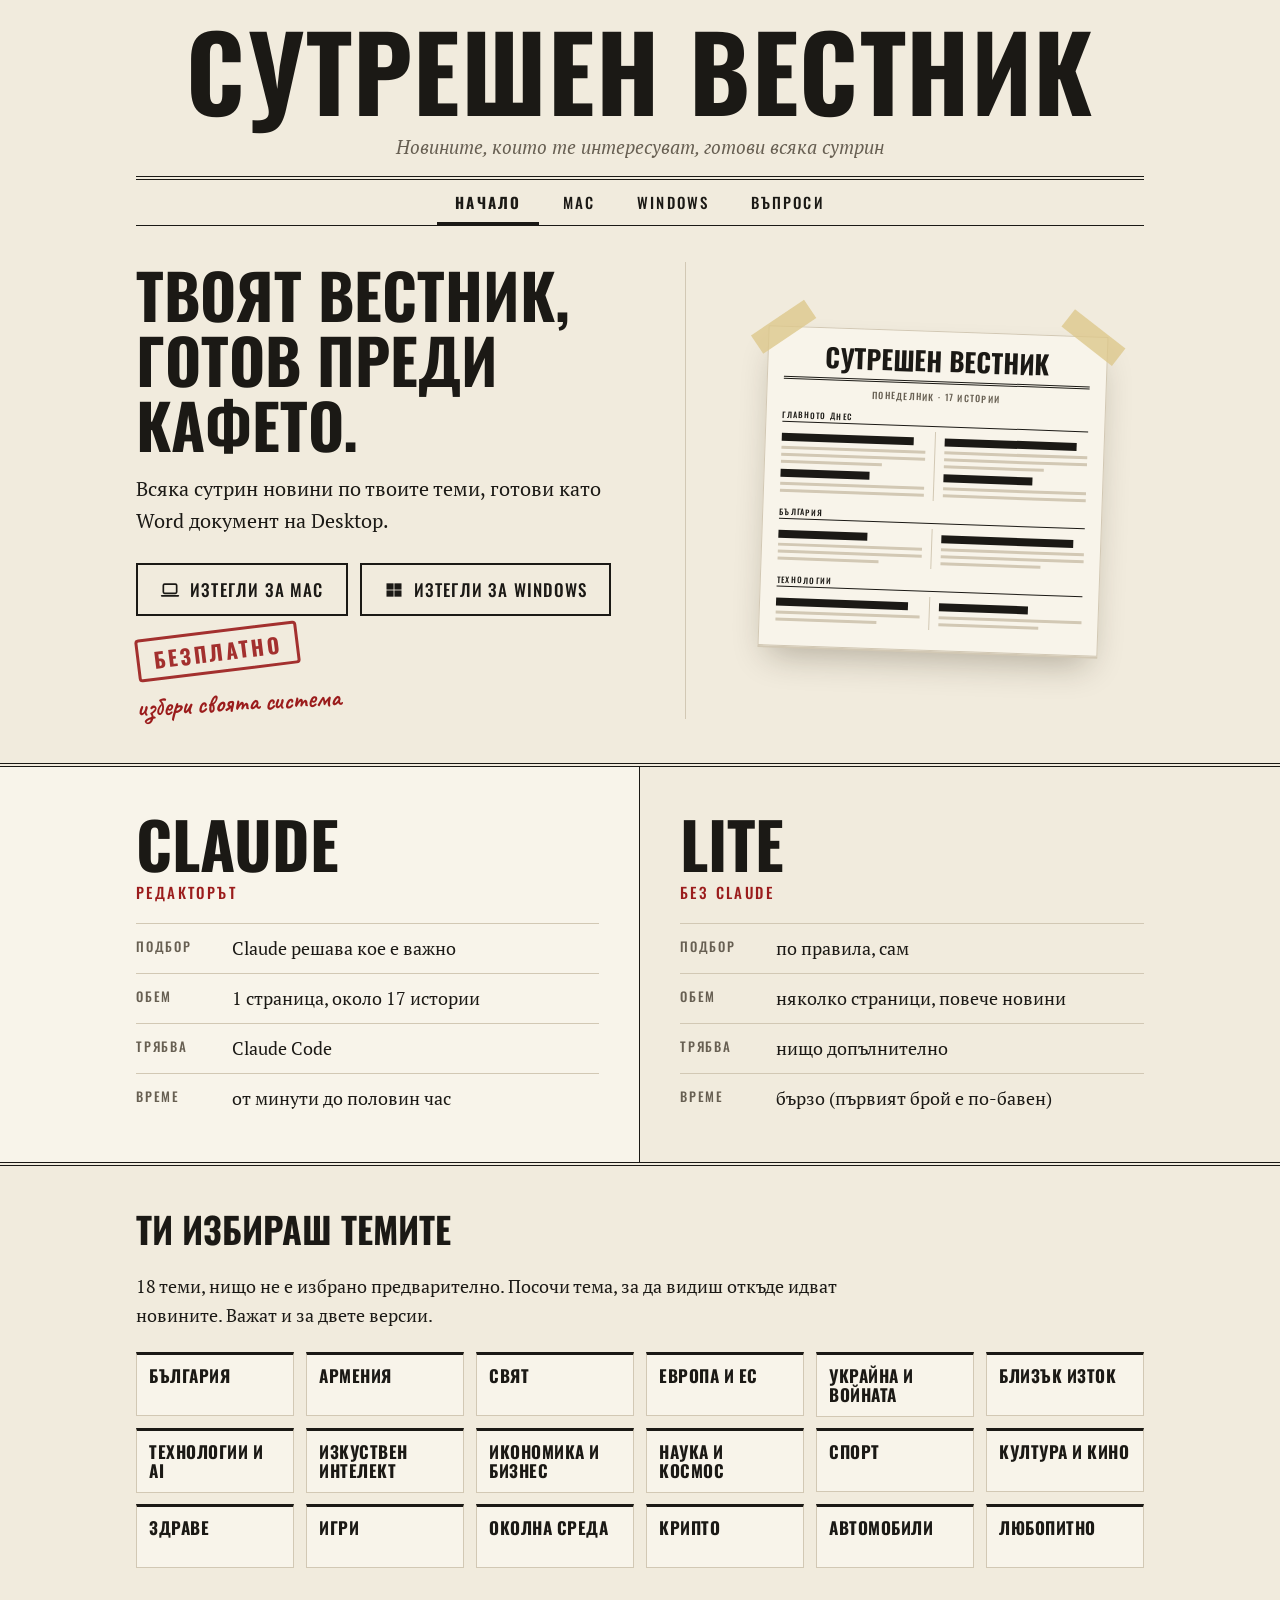
==== commit eca4a771: "Show only topic names until hover, then reveal sources Co-Authored-By: Claude Opus 5.5 <noreply@anth" ====
--- a/docs/index.html
+++ b/docs/index.html
@@ -103,131 +103,113 @@
   <div class="wrap">
   <section class="topics" aria-labelledby="t-h">
     <h2 id="t-h" class="section-title">Ти избираш темите</h2>
-    <p class="lede">18 теми, нищо не е избрано предварително. Посочи една, за да видиш източниците. Важат и за двете версии.</p>
+    <p class="lede">18 теми, нищо не е избрано предварително. Посочи тема, за да видиш откъде идват новините. Важат и за двете версии.</p>
     <ul class="tgrid">
         <li class="tcard" tabindex="0">
           <div class="pop">
             <h3>България</h3>
-            <p class="about">местни новини и политика</p>
             <p class="src"><b>Източници</b>БТА · Дневник · Медиапул · Капитал · Actualno · Club Z</p>
           </div>
         </li>
         <li class="tcard" tabindex="0">
           <div class="pop">
             <h3>Армения</h3>
-            <p class="about">новини от и за Армения, Кавказа</p>
             <p class="src"><b>Източници</b>News.am · News.am RU · Asbarez · Hetq · Azatutyun · Aravot</p>
           </div>
         </li>
         <li class="tcard" tabindex="0">
           <div class="pop">
             <h3>Свят</h3>
-            <p class="about">международна политика и събития</p>
             <p class="src"><b>Източници</b>BBC World · The Guardian · Al Jazeera · DW · Euronews · NYT World · France 24 · Politico EU · Bloomberg</p>
           </div>
         </li>
         <li class="tcard" tabindex="0">
           <div class="pop">
             <h3>Европа и ЕС</h3>
-            <p class="about">Брюксел, евро, европейска политика</p>
             <p class="src"><b>Източници</b>Guardian Europe · Politico EU · France 24 Europe · BBC Europe</p>
           </div>
         </li>
         <li class="tcard" tabindex="0">
           <div class="pop">
             <h3>Украйна и войната</h3>
-            <p class="about">събития и дипломация около войната</p>
             <p class="src"><b>Източници</b>Ukrinform · Kyiv Post · Ukrainska Pravda EN · Kyiv Independent · Guardian Ukraine</p>
           </div>
         </li>
         <li class="tcard" tabindex="0">
           <div class="pop">
             <h3>Близък изток</h3>
-            <p class="about">Израел, Газа, Иран, Сирия, Персийския залив</p>
             <p class="src"><b>Източници</b>Arab News · The National · Middle East Eye · Haaretz · Al-Monitor · Guardian Middle East · BBC Middle East</p>
           </div>
         </li>
         <li class="tcard" tabindex="0">
           <div class="pop">
             <h3>Технологии и AI</h3>
-            <p class="about">изкуствен интелект, софтуер, устройства</p>
             <p class="src"><b>Източници</b>Ars Technica · The Verge · TechCrunch · Wired · Techmeme · Kaldata · Tom&#x27;s Hardware</p>
           </div>
         </li>
         <li class="tcard" tabindex="0">
           <div class="pop">
             <h3>Изкуствен интелект</h3>
-            <p class="about">модели, компании, регулации</p>
             <p class="src"><b>Източници</b>The Decoder · TechCrunch AI · The Verge AI · Wired AI · Ars Technica AI</p>
           </div>
         </li>
         <li class="tcard" tabindex="0">
           <div class="pop">
             <h3>Икономика и бизнес</h3>
-            <p class="about">пазари, компании, финанси</p>
             <p class="src"><b>Източници</b>MarketWatch · BBC Business · Guardian Business · Investing.com · CNBC</p>
           </div>
         </li>
         <li class="tcard" tabindex="0">
           <div class="pop">
             <h3>Наука и космос</h3>
-            <p class="about">открития, космос, изследвания</p>
             <p class="src"><b>Източници</b>Phys.org · ScienceDaily · BBC Science · NASA</p>
           </div>
         </li>
         <li class="tcard" tabindex="0">
           <div class="pop">
             <h3>Спорт</h3>
-            <p class="about">футбол, тенис и други</p>
             <p class="src"><b>Източници</b>BBC Sport · ESPN · Sky Sports · Guardian Sport · Gong.bg</p>
           </div>
         </li>
         <li class="tcard" tabindex="0">
           <div class="pop">
             <h3>Култура и кино</h3>
-            <p class="about">кино, музика, изкуство</p>
             <p class="src"><b>Източници</b>Guardian Culture · BBC Arts · Variety</p>
           </div>
         </li>
         <li class="tcard" tabindex="0">
           <div class="pop">
             <h3>Здраве</h3>
-            <p class="about">медицина и здравеопазване</p>
             <p class="src"><b>Източници</b>BBC Health · Guardian Health · NPR Health · Medical Xpress · ScienceDaily Health</p>
           </div>
         </li>
         <li class="tcard" tabindex="0">
           <div class="pop">
             <h3>Игри</h3>
-            <p class="about">видеоигри и гейминг</p>
             <p class="src"><b>Източници</b>IGN · Polygon · PC Gamer · Eurogamer</p>
           </div>
         </li>
         <li class="tcard" tabindex="0">
           <div class="pop">
             <h3>Околна среда</h3>
-            <p class="about">климат и природа</p>
             <p class="src"><b>Източници</b>Guardian Environment · BBC Science &amp; Env · Inside Climate News · Phys.org Earth</p>
           </div>
         </li>
         <li class="tcard" tabindex="0">
           <div class="pop">
             <h3>Крипто</h3>
-            <p class="about">криптовалути и блокчейн</p>
             <p class="src"><b>Източници</b>Cointelegraph · BeInCrypto · CryptoSlate · Decrypt</p>
           </div>
         </li>
         <li class="tcard" tabindex="0">
           <div class="pop">
             <h3>Автомобили</h3>
-            <p class="about">нови коли и индустрия</p>
             <p class="src"><b>Източници</b>Motor1 · Jalopnik · Carscoops</p>
           </div>
         </li>
         <li class="tcard" tabindex="0">
           <div class="pop">
             <h3>Любопитно</h3>
-            <p class="about">необичайни и интересни истории</p>
             <p class="src"><b>Източници</b>Mental Floss · Good News Network · Live Science · Atlas Obscura · Smithsonian · UPI Odd News</p>
           </div>
         </li>
--- a/docs/style.css
+++ b/docs/style.css
@@ -136,10 +136,10 @@
 .side dt { font: 500 13px/1.9 var(--display); letter-spacing: .14em; text-transform: uppercase; color: var(--muted); }
 .side dd { margin: 0; }
 .section-title { font-size: clamp(26px, 4vw, 36px); text-transform: uppercase; margin: 0 0 22px; }
-.topics { padding: 34px 0 60px; }
+.topics { padding: 34px 0 150px; }
 .lede { margin: -8px 0 22px; max-width: 40em; }
 .tgrid { list-style: none; margin: 0; padding: 0; display: grid; grid-template-columns: repeat(6, 1fr); gap: 12px; }
-.tcard { position: relative; height: 84px; outline: none; }
+.tcard { position: relative; height: 64px; outline: none; cursor: pointer; }
 .tcard .pop {
   position: absolute; top: 0; left: 0; right: 0; min-height: 100%; background: var(--sheet);
   border: 1px solid var(--soft); border-top: 3px solid var(--ink); padding: 11px 12px;
@@ -148,13 +148,11 @@
 .tcard:nth-child(6n+1) .pop { transform-origin: top left; }
 .tcard:nth-child(6n) .pop { transform-origin: top right; }
 .tcard h3 { font-size: 17px; line-height: 1.15; text-transform: uppercase; letter-spacing: .03em; }
-.tcard .about, .tcard .src { display: none; }
-.tcard .about { margin: 4px 0 8px; font-size: 14px; line-height: 1.35; }
-.tcard .src { margin: 0; padding-top: 8px; border-top: 1px solid var(--soft); font-size: 13px; line-height: 1.45; color: var(--muted); }
+.tcard .src { display: none; margin: 8px 0 0; padding-top: 8px; border-top: 1px solid var(--soft); font-size: 13px; line-height: 1.45; color: var(--muted); }
 .tcard .src b { display: block; font: 500 11px var(--display); letter-spacing: .16em; text-transform: uppercase; color: var(--accent); margin-bottom: 1px; }
 .tcard:hover, .tcard:focus-within { z-index: 5; }
 .tcard:hover .pop, .tcard:focus-within .pop { transform: scale(1.1); box-shadow: 4px 4px 0 var(--ink); }
-.tcard:hover .about, .tcard:hover .src, .tcard:focus-within .about, .tcard:focus-within .src { display: block; }
+.tcard:hover .src, .tcard:focus-within .src { display: block; }
 .tcard:focus-visible .pop { outline: 3px solid var(--accent); outline-offset: 2px; }
 
 /* ---------- Страници с инсталиране и въпроси ---------- */
@@ -208,14 +206,11 @@
   .side, .side.claude, .side.lite { padding: 34px 16px 30px; }
   .side.claude { border-right: 0; border-bottom: 4px double var(--ink); }
 }
-@media (hover: none), (max-width: 520px) {
+@media (max-width: 520px) {
   .tgrid { grid-template-columns: 1fr 1fr; }
-  .tcard { height: auto; }
-  .tcard .pop, .tcard:nth-child(n) .pop { position: static; height: 100%; transform: none !important; box-shadow: none !important; }
-  .tcard .about, .tcard .src { display: block; }
-}
-@media (max-width: 520px) {
-  .tgrid { grid-template-columns: 1fr; }
+  .tcard:nth-child(n) .pop { transform-origin: top center; }
+  .tcard:nth-child(2n+1) .pop { transform-origin: top left; }
+  .tcard:nth-child(2n) .pop { transform-origin: top right; }
 }
 @media (prefers-reduced-motion: reduce) {
   .tcard .pop { transition: none; }
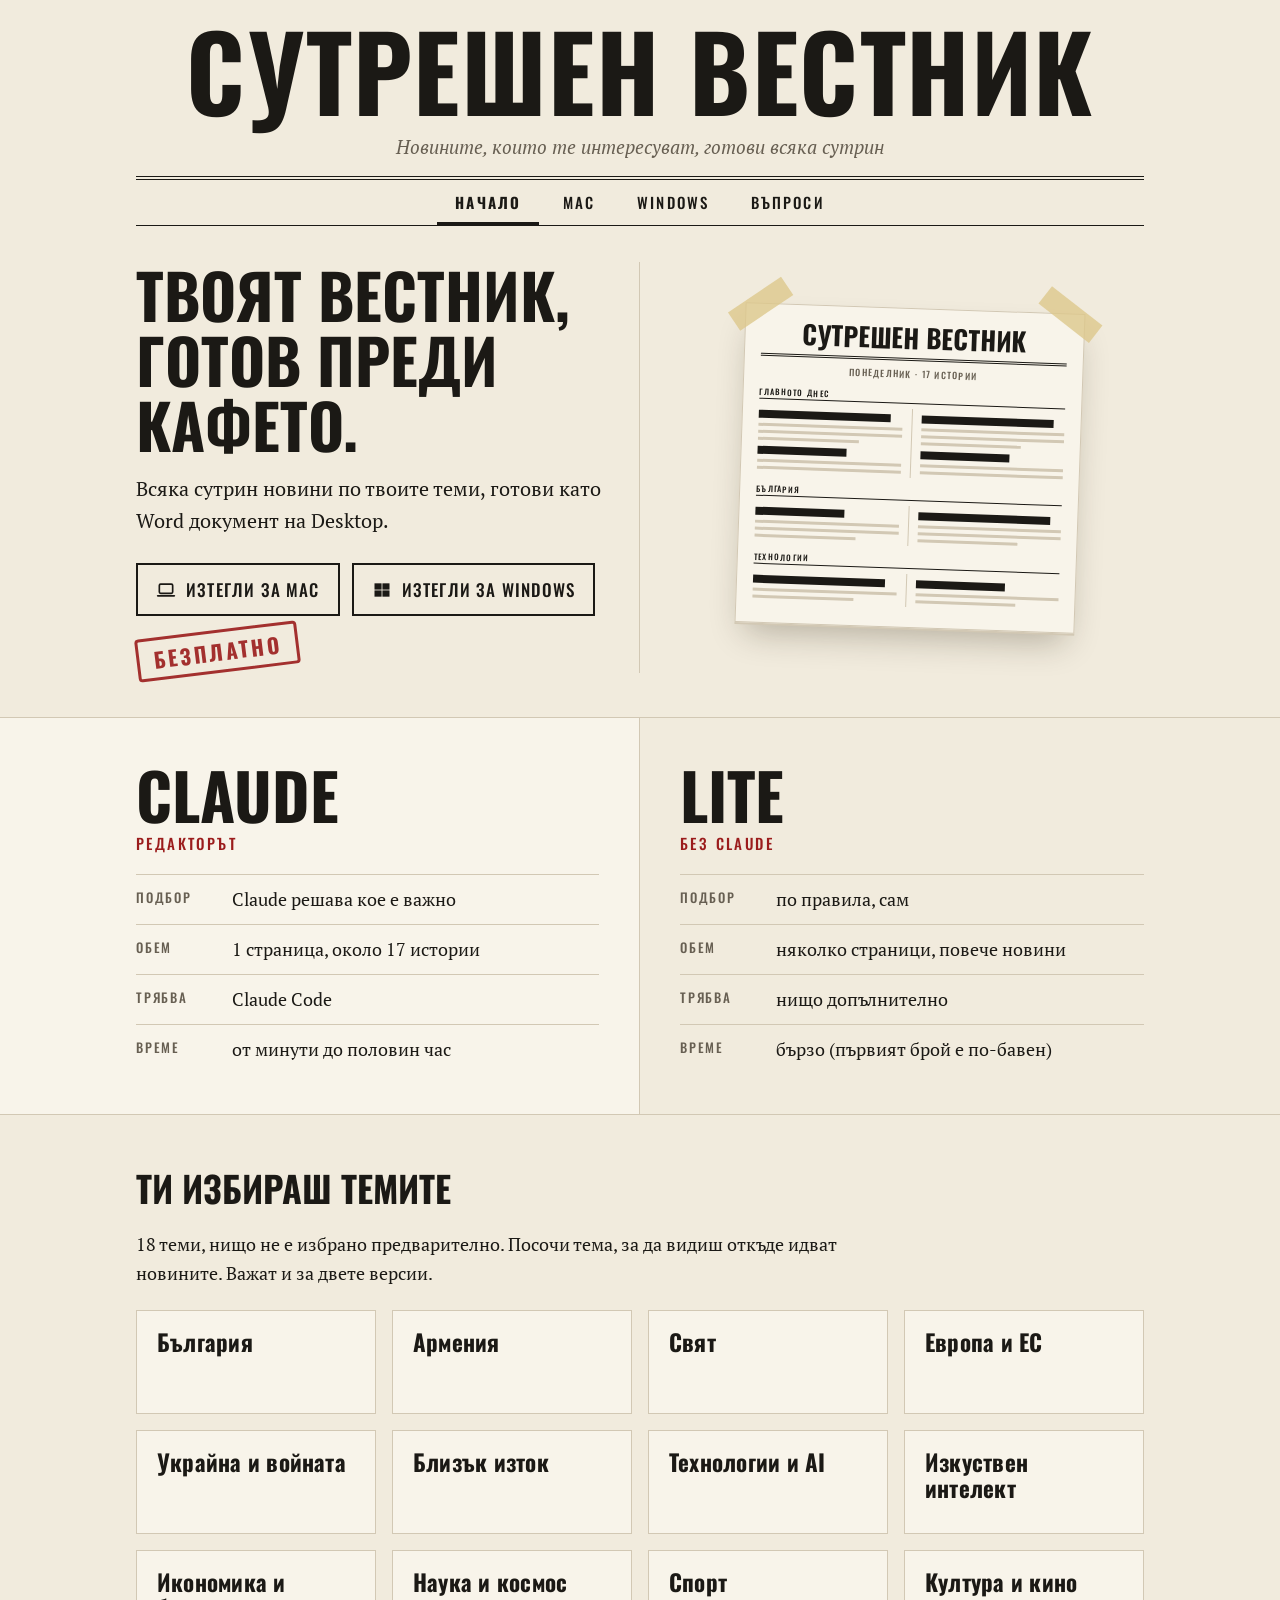
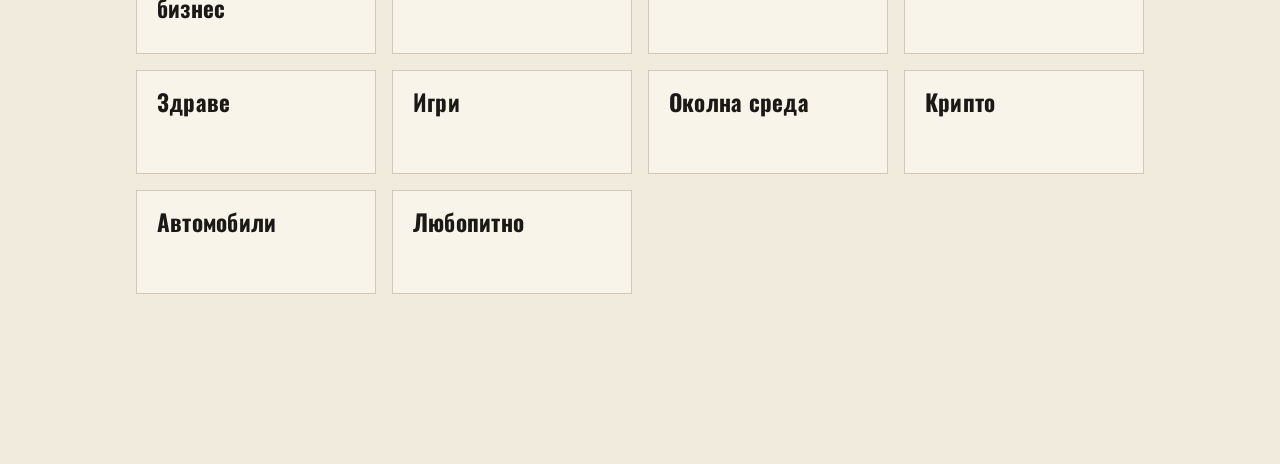
==== commit 77963589: "Drop the redundant 'pick your system' note from the start page Co-Authored-By: Claude Opus 5.5 <nore" ====
--- a/docs/index.html
+++ b/docs/index.html
@@ -44,7 +44,6 @@
         </div>
         <span class="stamp" aria-hidden="true">Безплатно</span>
       </div>
-      <p class="hint" aria-hidden="true"><span class="note">избери своята система</span></p>
     </div>
 
     <div class="showcase" aria-hidden="true">
--- a/docs/style.css
+++ b/docs/style.css
@@ -77,7 +77,7 @@
 h1 { text-transform: uppercase; line-height: 1.05; }
 .btn {
   display: inline-flex; align-items: center; gap: 10px; text-decoration: none; color: var(--ink); background: transparent;
-  border: 2px solid var(--ink); padding: 12px 22px;
+  border: 2px solid var(--ink); padding: 12px 18px;
   font: 500 17px var(--display); letter-spacing: .07em; text-transform: uppercase;
   transition: transform .12s ease, box-shadow .12s ease;
 }
@@ -113,21 +113,20 @@
 .m-line.s { width: 70%; }
 
 /* ---------- Начало ---------- */
-.front { display: grid; grid-template-columns: 1.2fr 1fr; gap: 0; padding: 36px 0 44px; }
+.front { display: grid; grid-template-columns: 1fr 1fr; gap: 0; padding: 36px 0 44px; }
 .lead { padding-right: 36px; border-right: 1px solid var(--soft); }
 .lead h1 { font-size: clamp(34px, 6vw, 62px); margin: 0 0 16px; }
 .lead .sub { font-size: 20px; margin: 0 0 26px; max-width: 30em; }
 .actions { display: flex; flex-wrap: wrap; align-items: center; gap: 14px 22px; }
 .buttons { display: flex; flex-wrap: wrap; gap: 12px; }
-.hint { margin: 16px 0 0; min-height: 1.2em; }
 .showcase { padding-left: 36px; display: flex; align-items: center; justify-content: center; }
 
 /* ---------- Версии и теми (начало) ---------- */
 .sr-only { position: absolute; width: 1px; height: 1px; overflow: hidden; clip: rect(0 0 0 0); white-space: nowrap; }
-.versions { display: grid; grid-template-columns: 1fr 1fr; border-top: 4px double var(--ink); border-bottom: 4px double var(--ink); }
+.versions { display: grid; grid-template-columns: 1fr 1fr; border-top: 1px solid var(--soft); border-bottom: 1px solid var(--soft); }
 .side { padding: 44px 40px 40px; }
 .side .inner { max-width: 500px; }
-.side.claude { background: var(--sheet); padding-left: max(16px, calc((100vw - 1040px) / 2 + 16px)); border-right: 1px solid var(--ink); }
+.side.claude { background: var(--sheet); padding-left: max(16px, calc((100vw - 1040px) / 2 + 16px)); border-right: 1px solid var(--soft); }
 .side.lite { padding-right: max(16px, calc((100vw - 1040px) / 2 + 16px)); }
 .side h3 { font-size: clamp(40px, 6vw, 64px); line-height: 1; text-transform: uppercase; }
 .side .tag { margin: 6px 0 20px; font: 500 15px var(--display); letter-spacing: .16em; text-transform: uppercase; color: var(--accent); }
@@ -136,22 +135,22 @@
 .side dt { font: 500 13px/1.9 var(--display); letter-spacing: .14em; text-transform: uppercase; color: var(--muted); }
 .side dd { margin: 0; }
 .section-title { font-size: clamp(26px, 4vw, 36px); text-transform: uppercase; margin: 0 0 22px; }
-.topics { padding: 34px 0 150px; }
+.topics { padding: 44px 0 170px; }
 .lede { margin: -8px 0 22px; max-width: 40em; }
-.tgrid { list-style: none; margin: 0; padding: 0; display: grid; grid-template-columns: repeat(6, 1fr); gap: 12px; }
-.tcard { position: relative; height: 64px; outline: none; cursor: pointer; }
+.tgrid { list-style: none; margin: 0; padding: 0; display: grid; grid-template-columns: repeat(4, 1fr); gap: 16px; }
+.tcard { position: relative; height: 104px; outline: none; cursor: pointer; }
 .tcard .pop {
   position: absolute; top: 0; left: 0; right: 0; min-height: 100%; background: var(--sheet);
-  border: 1px solid var(--soft); border-top: 3px solid var(--ink); padding: 11px 12px;
-  transform-origin: top center; transition: transform .18s ease, box-shadow .18s ease;
-}
-.tcard:nth-child(6n+1) .pop { transform-origin: top left; }
-.tcard:nth-child(6n) .pop { transform-origin: top right; }
-.tcard h3 { font-size: 17px; line-height: 1.15; text-transform: uppercase; letter-spacing: .03em; }
+  border: 1px solid var(--soft); padding: 18px 20px; transition: transform .18s ease, box-shadow .18s ease, border-color .18s ease;
+  transform-origin: top center;
+}
+.tcard:nth-child(4n+1) .pop { transform-origin: top left; }
+.tcard:nth-child(4n) .pop { transform-origin: top right; }
+.tcard h3 { font-size: 23px; line-height: 1.15; letter-spacing: .01em; }
 .tcard .src { display: none; margin: 8px 0 0; padding-top: 8px; border-top: 1px solid var(--soft); font-size: 13px; line-height: 1.45; color: var(--muted); }
 .tcard .src b { display: block; font: 500 11px var(--display); letter-spacing: .16em; text-transform: uppercase; color: var(--accent); margin-bottom: 1px; }
 .tcard:hover, .tcard:focus-within { z-index: 5; }
-.tcard:hover .pop, .tcard:focus-within .pop { transform: scale(1.1); box-shadow: 4px 4px 0 var(--ink); }
+.tcard:hover .pop, .tcard:focus-within .pop { transform: scale(1.06); border-color: var(--accent); box-shadow: 0 18px 34px -12px var(--shadow); }
 .tcard:hover .src, .tcard:focus-within .src { display: block; }
 .tcard:focus-visible .pop { outline: 3px solid var(--accent); outline-offset: 2px; }
 
@@ -197,20 +196,27 @@
 
 @media (max-width: 1000px) {
   .tgrid { grid-template-columns: repeat(3, 1fr); }
-  .tcard:nth-child(6n+1) .pop, .tcard:nth-child(6n) .pop { transform-origin: top center; }
+  .tcard:nth-child(4n+1) .pop, .tcard:nth-child(4n) .pop { transform-origin: top center; }
   .tcard:nth-child(3n+1) .pop { transform-origin: top left; }
   .tcard:nth-child(3n) .pop { transform-origin: top right; }
 }
 @media (max-width: 820px) {
-  .versions { grid-template-columns: 1fr; }
-  .side, .side.claude, .side.lite { padding: 34px 16px 30px; }
-  .side.claude { border-right: 0; border-bottom: 4px double var(--ink); }
-}
-@media (max-width: 520px) {
   .tgrid { grid-template-columns: 1fr 1fr; }
   .tcard:nth-child(n) .pop { transform-origin: top center; }
   .tcard:nth-child(2n+1) .pop { transform-origin: top left; }
   .tcard:nth-child(2n) .pop { transform-origin: top right; }
+  .versions { grid-template-columns: 1fr; }
+  .side, .side.claude, .side.lite { padding: 34px 16px 30px; }
+  .side.claude { border-right: 0; border-bottom: 1px solid var(--soft); }
+}
+@media (max-width: 520px) {
+  .tgrid { grid-template-columns: 1fr 1fr; gap: 10px; }
+  .tcard { height: 84px; }
+  .tcard .pop { padding: 14px; }
+  .tcard h3 { font-size: 19px; }
+  .tcard:nth-child(n) .pop { transform-origin: top center; }
+  .tcard:nth-child(2n+1) .pop { transform-origin: top left; }
+  .tcard:nth-child(2n) .pop { transform-origin: top right; }
 }
 @media (prefers-reduced-motion: reduce) {
   .tcard .pop { transition: none; }
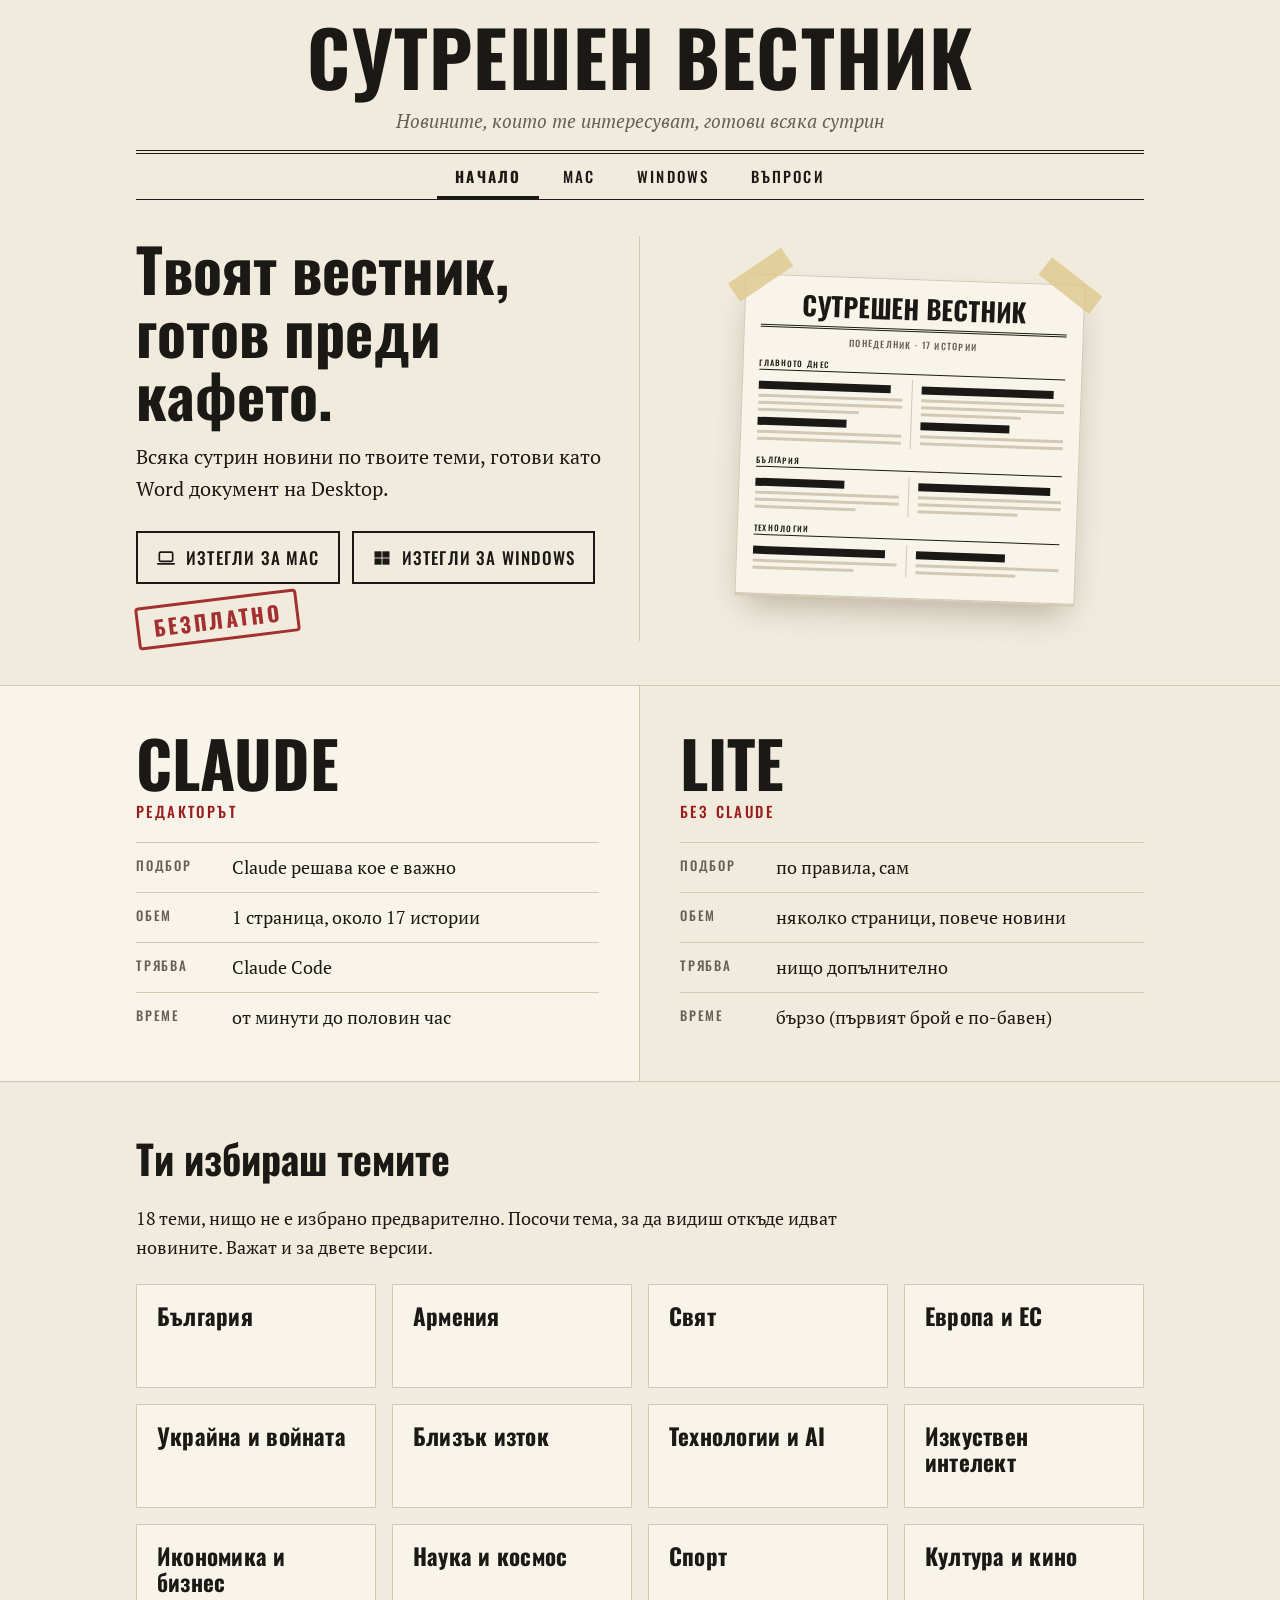
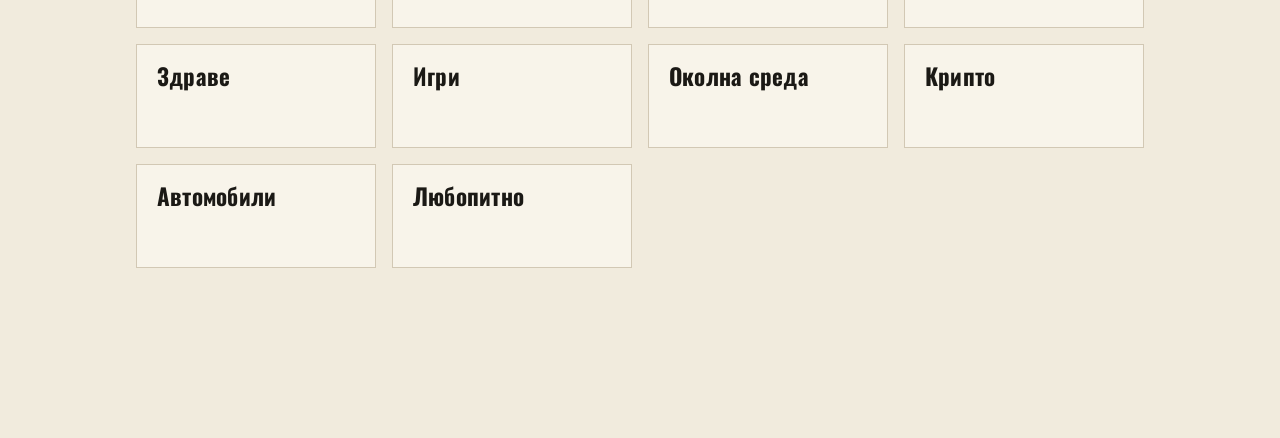
==== commit 532b6919: "List topic sources with commas instead of middle dots Co-Authored-By: Claude Opus 5.5 <noreply@anthr" ====
--- a/docs/index.html
+++ b/docs/index.html
@@ -107,109 +107,109 @@
         <li class="tcard" tabindex="0">
           <div class="pop">
             <h3>България</h3>
-            <p class="src"><b>Източници</b>БТА · Дневник · Медиапул · Капитал · Actualno · Club Z</p>
+            <p class="src"><b>Източници</b>БТА, Дневник, Медиапул, Капитал, Actualno, Club Z</p>
           </div>
         </li>
         <li class="tcard" tabindex="0">
           <div class="pop">
             <h3>Армения</h3>
-            <p class="src"><b>Източници</b>News.am · News.am RU · Asbarez · Hetq · Azatutyun · Aravot</p>
+            <p class="src"><b>Източници</b>News.am, News.am RU, Asbarez, Hetq, Azatutyun, Aravot</p>
           </div>
         </li>
         <li class="tcard" tabindex="0">
           <div class="pop">
             <h3>Свят</h3>
-            <p class="src"><b>Източници</b>BBC World · The Guardian · Al Jazeera · DW · Euronews · NYT World · France 24 · Politico EU · Bloomberg</p>
+            <p class="src"><b>Източници</b>BBC World, The Guardian, Al Jazeera, DW, Euronews, NYT World, France 24, Politico EU, Bloomberg</p>
           </div>
         </li>
         <li class="tcard" tabindex="0">
           <div class="pop">
             <h3>Европа и ЕС</h3>
-            <p class="src"><b>Източници</b>Guardian Europe · Politico EU · France 24 Europe · BBC Europe</p>
+            <p class="src"><b>Източници</b>Guardian Europe, Politico EU, France 24 Europe, BBC Europe</p>
           </div>
         </li>
         <li class="tcard" tabindex="0">
           <div class="pop">
             <h3>Украйна и войната</h3>
-            <p class="src"><b>Източници</b>Ukrinform · Kyiv Post · Ukrainska Pravda EN · Kyiv Independent · Guardian Ukraine</p>
+            <p class="src"><b>Източници</b>Ukrinform, Kyiv Post, Ukrainska Pravda EN, Kyiv Independent, Guardian Ukraine</p>
           </div>
         </li>
         <li class="tcard" tabindex="0">
           <div class="pop">
             <h3>Близък изток</h3>
-            <p class="src"><b>Източници</b>Arab News · The National · Middle East Eye · Haaretz · Al-Monitor · Guardian Middle East · BBC Middle East</p>
+            <p class="src"><b>Източници</b>Arab News, The National, Middle East Eye, Haaretz, Al-Monitor, Guardian Middle East, BBC Middle East</p>
           </div>
         </li>
         <li class="tcard" tabindex="0">
           <div class="pop">
             <h3>Технологии и AI</h3>
-            <p class="src"><b>Източници</b>Ars Technica · The Verge · TechCrunch · Wired · Techmeme · Kaldata · Tom&#x27;s Hardware</p>
+            <p class="src"><b>Източници</b>Ars Technica, The Verge, TechCrunch, Wired, Techmeme, Kaldata, Tom&#x27;s Hardware</p>
           </div>
         </li>
         <li class="tcard" tabindex="0">
           <div class="pop">
             <h3>Изкуствен интелект</h3>
-            <p class="src"><b>Източници</b>The Decoder · TechCrunch AI · The Verge AI · Wired AI · Ars Technica AI</p>
+            <p class="src"><b>Източници</b>The Decoder, TechCrunch AI, The Verge AI, Wired AI, Ars Technica AI</p>
           </div>
         </li>
         <li class="tcard" tabindex="0">
           <div class="pop">
             <h3>Икономика и бизнес</h3>
-            <p class="src"><b>Източници</b>MarketWatch · BBC Business · Guardian Business · Investing.com · CNBC</p>
+            <p class="src"><b>Източници</b>MarketWatch, BBC Business, Guardian Business, Investing.com, CNBC</p>
           </div>
         </li>
         <li class="tcard" tabindex="0">
           <div class="pop">
             <h3>Наука и космос</h3>
-            <p class="src"><b>Източници</b>Phys.org · ScienceDaily · BBC Science · NASA</p>
+            <p class="src"><b>Източници</b>Phys.org, ScienceDaily, BBC Science, NASA</p>
           </div>
         </li>
         <li class="tcard" tabindex="0">
           <div class="pop">
             <h3>Спорт</h3>
-            <p class="src"><b>Източници</b>BBC Sport · ESPN · Sky Sports · Guardian Sport · Gong.bg</p>
+            <p class="src"><b>Източници</b>BBC Sport, ESPN, Sky Sports, Guardian Sport, Gong.bg</p>
           </div>
         </li>
         <li class="tcard" tabindex="0">
           <div class="pop">
             <h3>Култура и кино</h3>
-            <p class="src"><b>Източници</b>Guardian Culture · BBC Arts · Variety</p>
+            <p class="src"><b>Източници</b>Guardian Culture, BBC Arts, Variety</p>
           </div>
         </li>
         <li class="tcard" tabindex="0">
           <div class="pop">
             <h3>Здраве</h3>
-            <p class="src"><b>Източници</b>BBC Health · Guardian Health · NPR Health · Medical Xpress · ScienceDaily Health</p>
+            <p class="src"><b>Източници</b>BBC Health, Guardian Health, NPR Health, Medical Xpress, ScienceDaily Health</p>
           </div>
         </li>
         <li class="tcard" tabindex="0">
           <div class="pop">
             <h3>Игри</h3>
-            <p class="src"><b>Източници</b>IGN · Polygon · PC Gamer · Eurogamer</p>
+            <p class="src"><b>Източници</b>IGN, Polygon, PC Gamer, Eurogamer</p>
           </div>
         </li>
         <li class="tcard" tabindex="0">
           <div class="pop">
             <h3>Околна среда</h3>
-            <p class="src"><b>Източници</b>Guardian Environment · BBC Science &amp; Env · Inside Climate News · Phys.org Earth</p>
+            <p class="src"><b>Източници</b>Guardian Environment, BBC Science &amp; Env, Inside Climate News, Phys.org Earth</p>
           </div>
         </li>
         <li class="tcard" tabindex="0">
           <div class="pop">
             <h3>Крипто</h3>
-            <p class="src"><b>Източници</b>Cointelegraph · BeInCrypto · CryptoSlate · Decrypt</p>
+            <p class="src"><b>Източници</b>Cointelegraph, BeInCrypto, CryptoSlate, Decrypt</p>
           </div>
         </li>
         <li class="tcard" tabindex="0">
           <div class="pop">
             <h3>Автомобили</h3>
-            <p class="src"><b>Източници</b>Motor1 · Jalopnik · Carscoops</p>
+            <p class="src"><b>Източници</b>Motor1, Jalopnik, Carscoops</p>
           </div>
         </li>
         <li class="tcard" tabindex="0">
           <div class="pop">
             <h3>Любопитно</h3>
-            <p class="src"><b>Източници</b>Mental Floss · Good News Network · Live Science · Atlas Obscura · Smithsonian · UPI Odd News</p>
+            <p class="src"><b>Източници</b>Mental Floss, Good News Network, Live Science, Atlas Obscura, Smithsonian, UPI Odd News</p>
           </div>
         </li>
     </ul>
--- a/docs/style.css
+++ b/docs/style.css
@@ -61,7 +61,7 @@
 .masthead { text-align: center; padding: 20px 0 14px; border-bottom: 4px double var(--ink); }
 .masthead .name {
   display: inline-block; color: var(--ink); text-decoration: none;
-  font: 700 clamp(44px, 11vw, 104px)/.95 var(--display); text-transform: uppercase; letter-spacing: .015em;
+  font: 700 clamp(40px, 8vw, 76px)/.95 var(--display); text-transform: uppercase; letter-spacing: .015em;
 }
 .masthead p { margin: 8px 0 0; font-style: italic; color: var(--muted); font-size: clamp(15px, 2.4vw, 19px); }
 .tabs { display: flex; justify-content: center; flex-wrap: wrap; gap: 0 6px; border-bottom: 1px solid var(--ink); }
@@ -74,7 +74,7 @@
 
 /* ---------- Заглавия и бутони ---------- */
 h1, h2, h3 { font-family: var(--display); font-weight: 700; margin: 0; }
-h1 { text-transform: uppercase; line-height: 1.05; }
+h1 { line-height: 1.05; }
 .btn {
   display: inline-flex; align-items: center; gap: 10px; text-decoration: none; color: var(--ink); background: transparent;
   border: 2px solid var(--ink); padding: 12px 18px;
@@ -115,7 +115,7 @@
 /* ---------- Начало ---------- */
 .front { display: grid; grid-template-columns: 1fr 1fr; gap: 0; padding: 36px 0 44px; }
 .lead { padding-right: 36px; border-right: 1px solid var(--soft); }
-.lead h1 { font-size: clamp(34px, 6vw, 62px); margin: 0 0 16px; }
+.lead h1 { font-size: clamp(36px, 5.5vw, 60px); margin: 0 0 16px; }
 .lead .sub { font-size: 20px; margin: 0 0 26px; max-width: 30em; }
 .actions { display: flex; flex-wrap: wrap; align-items: center; gap: 14px 22px; }
 .buttons { display: flex; flex-wrap: wrap; gap: 12px; }
@@ -134,7 +134,7 @@
 .side dl > div { display: grid; grid-template-columns: 84px 1fr; gap: 12px; padding: 10px 0; border-top: 1px solid var(--soft); }
 .side dt { font: 500 13px/1.9 var(--display); letter-spacing: .14em; text-transform: uppercase; color: var(--muted); }
 .side dd { margin: 0; }
-.section-title { font-size: clamp(26px, 4vw, 36px); text-transform: uppercase; margin: 0 0 22px; }
+.section-title { font-size: clamp(28px, 4vw, 40px); margin: 0 0 22px; }
 .topics { padding: 44px 0 170px; }
 .lede { margin: -8px 0 22px; max-width: 40em; }
 .tgrid { list-style: none; margin: 0; padding: 0; display: grid; grid-template-columns: repeat(4, 1fr); gap: 16px; }
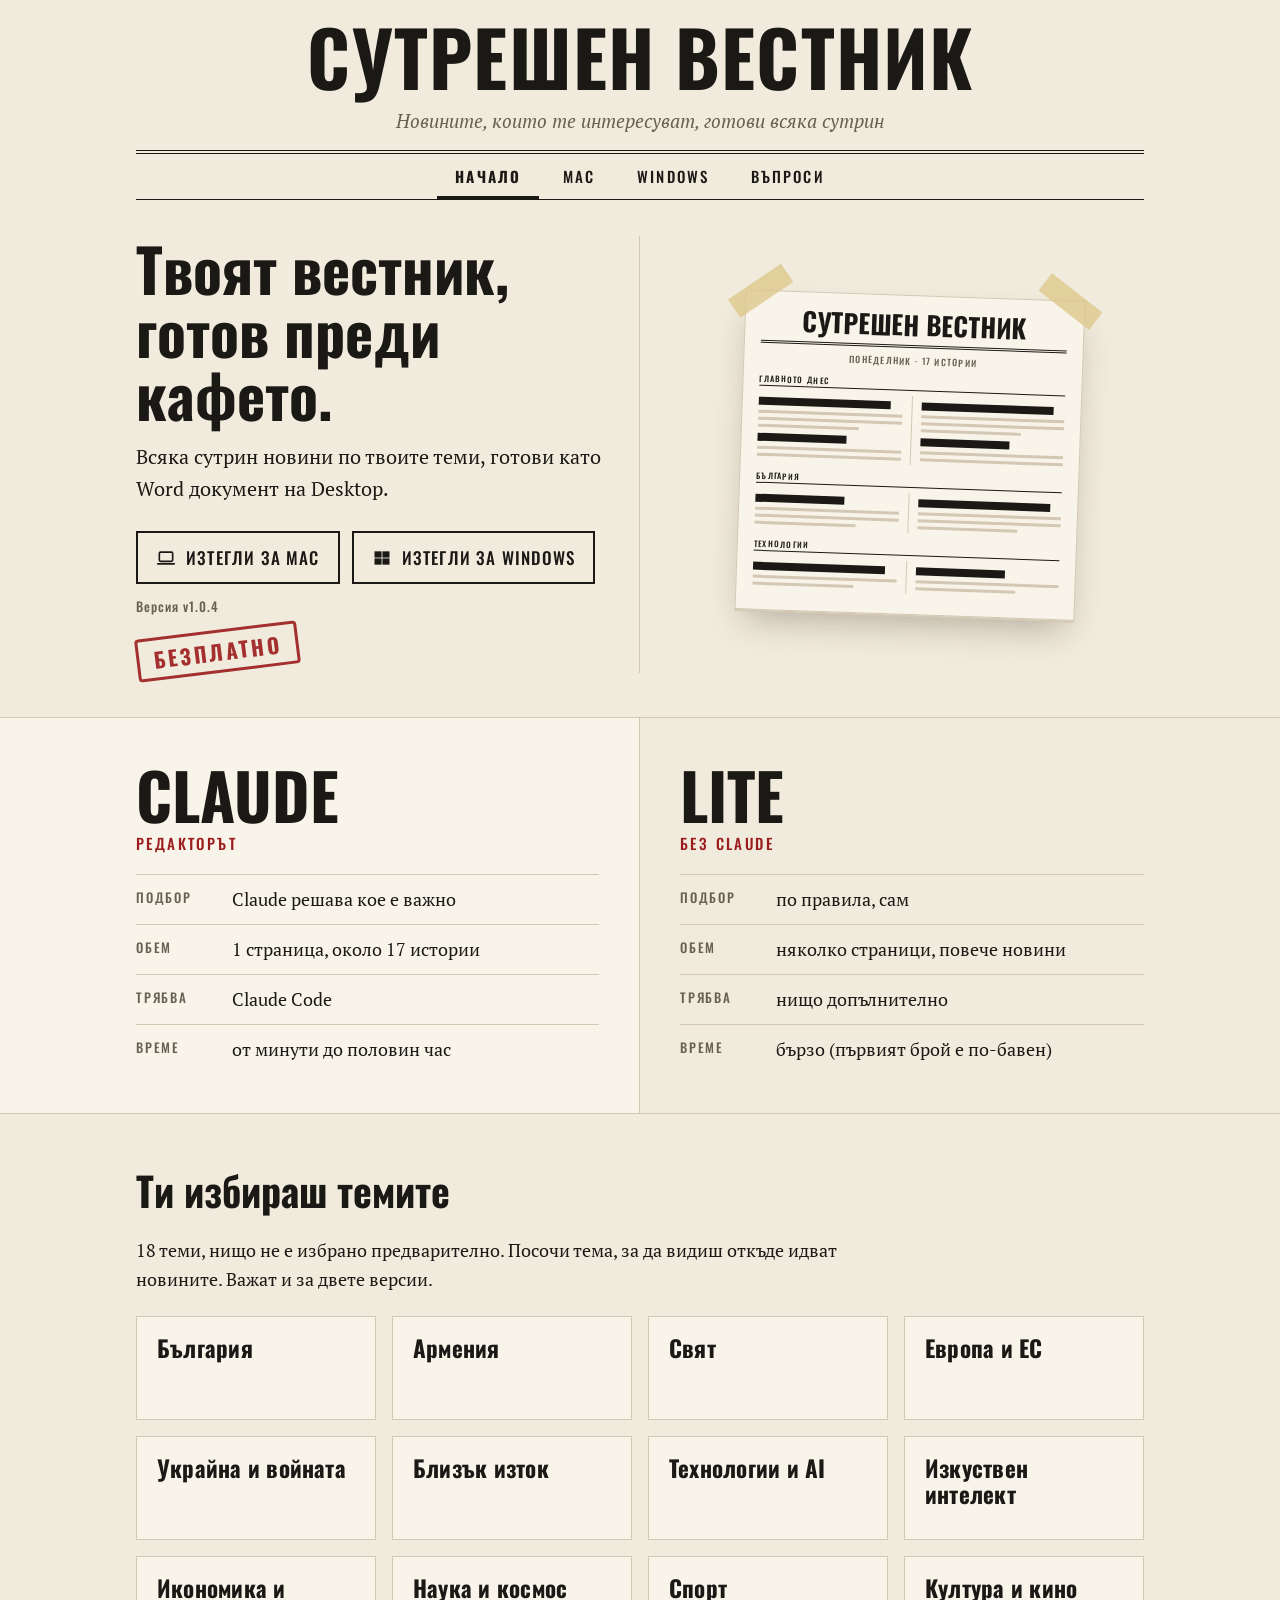
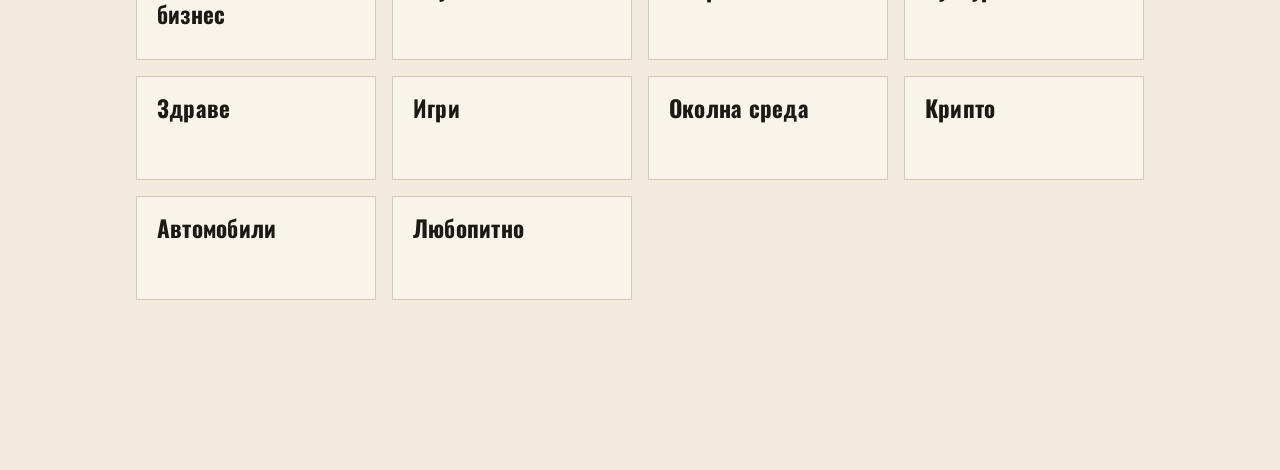
==== commit 2da605d7: "Show the installer version under the download buttons Co-Authored-By: Claude Opus 5.5 <noreply@anthr" ====
--- a/docs/index.html
+++ b/docs/index.html
@@ -5,9 +5,19 @@
 <meta name="viewport" content="width=device-width, initial-scale=1">
 <title>Сутрешен вестник</title>
 <meta name="description" content="Всяка сутрин новини по твоите теми, готови като Word документ на Desktop. За Mac и Windows, безплатно.">
+<meta property="og:type" content="website">
+<meta property="og:locale" content="bg_BG">
+<meta property="og:title" content="Сутрешен вестник">
+<meta property="og:description" content="Всяка сутрин новини по твоите теми, готови като Word документ на Desktop. За Mac и Windows, безплатно.">
+<meta property="og:url" content="https://sako4018.github.io/newspaper/">
+<meta property="og:image" content="https://sako4018.github.io/newspaper/og.png">
+<meta property="og:image:width" content="1200">
+<meta property="og:image:height" content="630">
+<meta name="twitter:card" content="summary_large_image">
 <link rel="preconnect" href="https://fonts.googleapis.com">
 <link rel="preconnect" href="https://fonts.gstatic.com" crossorigin>
 <link href="https://fonts.googleapis.com/css2?family=Caveat:wght@700&family=Oswald:wght@500;700&family=PT+Serif:ital,wght@0,400;0,700;1,400&display=swap" rel="stylesheet">
+<link rel="icon" href="favicon.svg" type="image/svg+xml">
 <link rel="stylesheet" href="style.css">
 <script src="site.js" defer></script>
 </head>
@@ -41,6 +51,7 @@
             <svg viewBox="0 0 24 24" fill="currentColor" aria-hidden="true"><rect x="3" y="4" width="8.500" height="7.500"/><rect x="12.500" y="4" width="8.500" height="7.500"/><rect x="3" y="12.500" width="8.500" height="7.500"/><rect x="12.500" y="12.500" width="8.500" height="7.500"/></svg>
             Изтегли за Windows
           </a>
+          <p class="ver">Версия <span data-ver>v1.0.4</span></p>
         </div>
         <span class="stamp" aria-hidden="true">Безплатно</span>
       </div>
--- a/docs/style.css
+++ b/docs/style.css
@@ -119,6 +119,9 @@
 .lead .sub { font-size: 20px; margin: 0 0 26px; max-width: 30em; }
 .actions { display: flex; flex-wrap: wrap; align-items: center; gap: 14px 22px; }
 .buttons { display: flex; flex-wrap: wrap; gap: 12px; }
+/* Версията под бутоните; site.js я сверява с последния Release */
+.ver { margin: 10px 0 0; font: 500 13px var(--display); letter-spacing: .08em; color: var(--muted); }
+.buttons .ver { flex-basis: 100%; margin: 0; }
 .showcase { padding-left: 36px; display: flex; align-items: center; justify-content: center; }
 
 /* ---------- Версии и теми (начало) ---------- */
